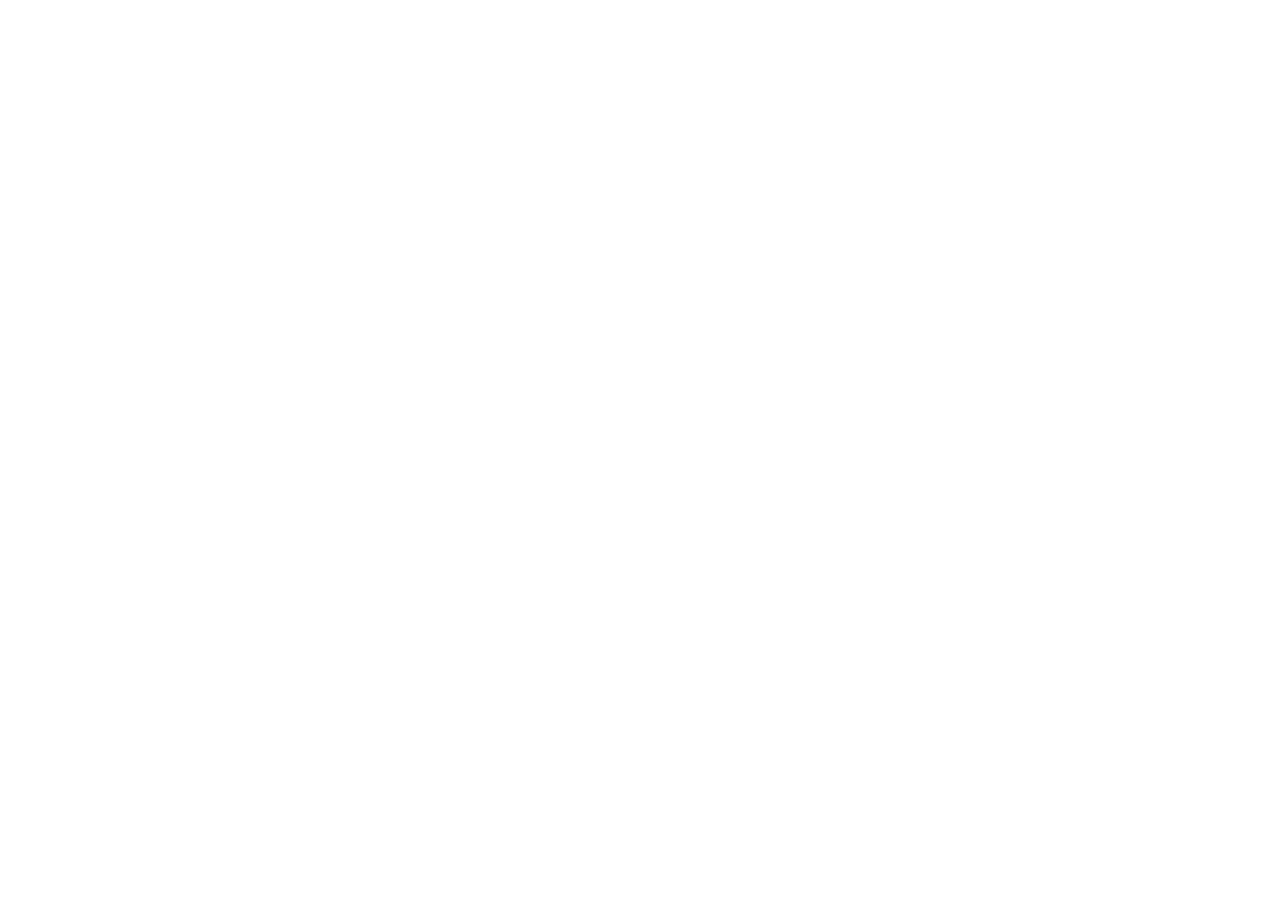
==== index.html @ bdde1f07 "init project" ====
<!DOCTYPE html>
<html lang="en">

<head>
    <meta charset="UTF-8">
    <meta http-equiv="X-UA-Compatible" content="IE=edge">
    <meta name="viewport" content="width=device-width, initial-scale=1.0">
    <title>Document</title>
</head>

<body>

</body>

</html>
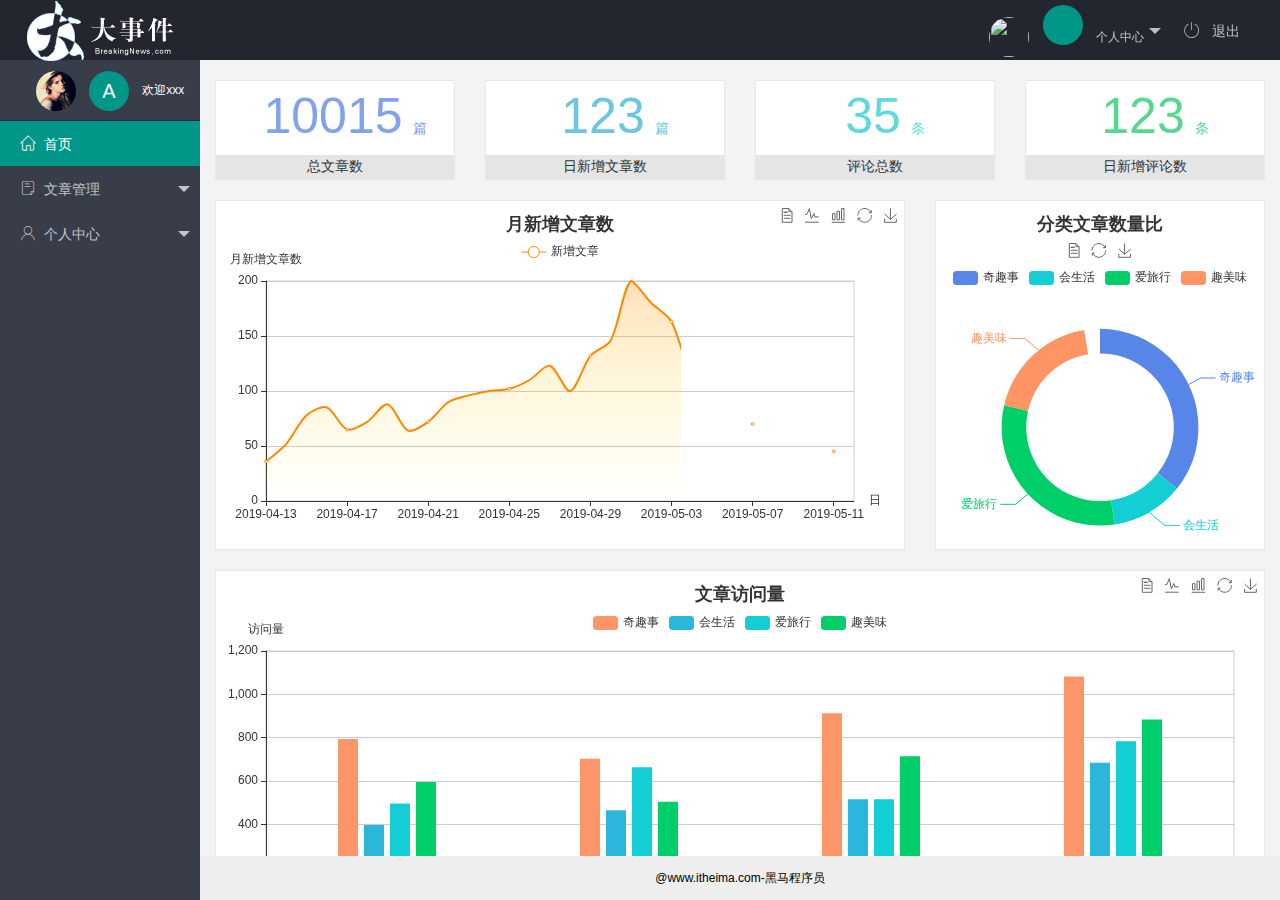
==== commit bea6ed76: "完成主页功能开发" ====
--- a/index.html
+++ b/index.html
@@ -5,10 +5,92 @@
     <meta charset="UTF-8">
     <meta http-equiv="X-UA-Compatible" content="IE=edge">
     <meta name="viewport" content="width=device-width, initial-scale=1.0">
-    <title>Document</title>
+    <title>后台主页</title>
+    <!-- 导入layui样式表 -->
+    <link rel="stylesheet" href="./assets/lib/layui/css/layui.css">
+    <link rel="stylesheet" href="./assets/css/index.css">
+    <!-- 导入字体图标 -->
+    <link rel="stylesheet" href="./assets/fonts/iconfont.css">
 </head>
 
 <body>
+    <div class="layui-layout layui-layout-admin">
+        <div class="layui-header">
+            <div class="layui-logo layui-hide-xs ">
+                <img src="./assets/images/logo.png" alt="">
+            </div>
+
+            <ul class="layui-nav layui-layout-right">
+                <li class="layui-nav-item layui-hide layui-show-md-inline-block">
+                    <a href="javascript:;" class="userinfo">
+                        <img src="" class="layui-nav-img">
+                        <span class="text-avatar"></span>
+                        个人中心
+                    </a>
+                    <dl class="layui-nav-child">
+                        <dd><a href="">基本资料</a></dd>
+                        <dd><a href="">更换头像</a></dd>
+                        <dd><a href="">重置密码</a></dd>
+                    </dl>
+                </li>
+                <li class="layui-nav-item" lay-header-event="menuRight" lay-unselect>
+                    <a href="javascript:;" id="btnLogout">
+                        <span class="iconfont icon-tuichu"></span>
+                        退出
+                    </a>
+                </li>
+            </ul>
+        </div>
+
+        <div class="layui-side layui-bg-black">
+            <div class="layui-side-scroll">
+                <div class="userinfo">
+                    <img src="./assets/images/sample.jpg" class="layui-nav-img">
+                    <span class="text-avatar">A</span>
+                    <span id="welcome">欢迎xxx</span>
+                </div>
+                <!-- 左侧导航区域（可配合layui已有的垂直导航） -->
+                <ul class="layui-nav layui-nav-tree" lay-shrink="all">
+                    <li class="layui-nav-item layui-this"><a href="./home/dashboard.html" target="fm"><span
+                                class="iconfont icon-home"></span>首页</a></li>
+
+                    <li class="layui-nav-item">
+                        <a class="" href="javascript:;"><span class="iconfont icon-16"></span>文章管理</a>
+                        <dl class="layui-nav-child">
+                            <dd><a href="javascript:;"><i class="layui-icon layui-icon-app"></i></span>文章类别</a></dd>
+                            <dd><a href="javascript:;"><i class="layui-icon layui-icon-app"></i></span>文章列表</a></dd>
+                            <dd><a href="javascript:;"><i class="layui-icon layui-icon-app"></i></span>发布文章</a></dd>
+                        </dl>
+                    </li>
+                    <li class="layui-nav-item">
+                        <a href="javascript:;"><span class="iconfont icon-user"></span>个人中心</a>
+                        <dl class="layui-nav-child">
+                            <dd><a href="javascript:;"><i class="layui-icon layui-icon-app"></i></span>基本资料</a></dd>
+                            <dd><a href="javascript:;"><i class="layui-icon layui-icon-app"></i></span>更换头像</a></dd>
+                            <dd><a href="javascript:;"><i class="layui-icon layui-icon-app"></i></span>重置密码</a></dd>
+                        </dl>
+                    </li>
+                </ul>
+            </div>
+        </div>
+
+        <div class="layui-body">
+            <!-- 内容主体区域 -->
+            <iframe name="fm" src="./home/dashboard.html" frameborder="0"></iframe>
+        </div>
+
+        <div class="layui-footer">
+            @www.itheima.com-黑马程序员
+        </div>
+    </div>
+    <!-- 导入layui.js -->
+    <script src="./assets/lib/layui/layui.all.js"></script>
+    <!-- 导入jquery -->
+    <script src="./assets/lib/jquery.js"></script>
+    <!-- 自己封装的js -->
+    <script src="./assets/js/baseAPI.js"></script>
+    <!-- 导入自己的js -->
+    <script src="./assets/js/index.js"></script>
 
 </body>
 
--- a/assets/lib/layui/css/layui.css
+++ b/assets/lib/layui/css/layui.css
@@ -0,0 +1,2 @@
+/** layui-v2.5.5 MIT License By https://www.layui.com */
+ .layui-inline,img{display:inline-block;vertical-align:middle}h1,h2,h3,h4,h5,h6{font-weight:400}.layui-edge,.layui-header,.layui-inline,.layui-main{position:relative}.layui-body,.layui-edge,.layui-elip{overflow:hidden}.layui-btn,.layui-edge,.layui-inline,img{vertical-align:middle}.layui-btn,.layui-disabled,.layui-icon,.layui-unselect{-moz-user-select:none;-webkit-user-select:none;-ms-user-select:none}.layui-elip,.layui-form-checkbox span,.layui-form-pane .layui-form-label{text-overflow:ellipsis;white-space:nowrap}.layui-breadcrumb,.layui-tree-btnGroup{visibility:hidden}blockquote,body,button,dd,div,dl,dt,form,h1,h2,h3,h4,h5,h6,input,li,ol,p,pre,td,textarea,th,ul{margin:0;padding:0;-webkit-tap-highlight-color:rgba(0,0,0,0)}a:active,a:hover{outline:0}img{border:none}li{list-style:none}table{border-collapse:collapse;border-spacing:0}h4,h5,h6{font-size:100%}button,input,optgroup,option,select,textarea{font-family:inherit;font-size:inherit;font-style:inherit;font-weight:inherit;outline:0}pre{white-space:pre-wrap;white-space:-moz-pre-wrap;white-space:-pre-wrap;white-space:-o-pre-wrap;word-wrap:break-word}body{line-height:24px;font:14px Helvetica Neue,Helvetica,PingFang SC,Tahoma,Arial,sans-serif}hr{height:1px;margin:10px 0;border:0;clear:both}a{color:#333;text-decoration:none}a:hover{color:#777}a cite{font-style:normal;*cursor:pointer}.layui-border-box,.layui-border-box *{box-sizing:border-box}.layui-box,.layui-box *{box-sizing:content-box}.layui-clear{clear:both;*zoom:1}.layui-clear:after{content:'\20';clear:both;*zoom:1;display:block;height:0}.layui-inline{*display:inline;*zoom:1}.layui-edge{display:inline-block;width:0;height:0;border-width:6px;border-style:dashed;border-color:transparent}.layui-edge-top{top:-4px;border-bottom-color:#999;border-bottom-style:solid}.layui-edge-right{border-left-color:#999;border-left-style:solid}.layui-edge-bottom{top:2px;border-top-color:#999;border-top-style:solid}.layui-edge-left{border-right-color:#999;border-right-style:solid}.layui-disabled,.layui-disabled:hover{color:#d2d2d2!important;cursor:not-allowed!important}.layui-circle{border-radius:100%}.layui-show{display:block!important}.layui-hide{display:none!important}@font-face{font-family:layui-icon;src:url(../font/iconfont.eot?v=250);src:url(../font/iconfont.eot?v=250#iefix) format('embedded-opentype'),url(../font/iconfont.woff2?v=250) format('woff2'),url(../font/iconfont.woff?v=250) format('woff'),url(../font/iconfont.ttf?v=250) format('truetype'),url(../font/iconfont.svg?v=250#layui-icon) format('svg')}.layui-icon{font-family:layui-icon!important;font-size:16px;font-style:normal;-webkit-font-smoothing:antialiased;-moz-osx-font-smoothing:grayscale}.layui-icon-reply-fill:before{content:"\e611"}.layui-icon-set-fill:before{content:"\e614"}.layui-icon-menu-fill:before{content:"\e60f"}.layui-icon-search:before{content:"\e615"}.layui-icon-share:before{content:"\e641"}.layui-icon-set-sm:before{content:"\e620"}.layui-icon-engine:before{content:"\e628"}.layui-icon-close:before{content:"\1006"}.layui-icon-close-fill:before{content:"\1007"}.layui-icon-chart-screen:before{content:"\e629"}.layui-icon-star:before{content:"\e600"}.layui-icon-circle-dot:before{content:"\e617"}.layui-icon-chat:before{content:"\e606"}.layui-icon-release:before{content:"\e609"}.layui-icon-list:before{content:"\e60a"}.layui-icon-chart:before{content:"\e62c"}.layui-icon-ok-circle:before{content:"\1005"}.layui-icon-layim-theme:before{content:"\e61b"}.layui-icon-table:before{content:"\e62d"}.layui-icon-right:before{content:"\e602"}.layui-icon-left:before{content:"\e603"}.layui-icon-cart-simple:before{content:"\e698"}.layui-icon-face-cry:before{content:"\e69c"}.layui-icon-face-smile:before{content:"\e6af"}.layui-icon-survey:before{content:"\e6b2"}.layui-icon-tree:before{content:"\e62e"}.layui-icon-upload-circle:before{content:"\e62f"}.layui-icon-add-circle:before{content:"\e61f"}.layui-icon-download-circle:before{content:"\e601"}.layui-icon-templeate-1:before{content:"\e630"}.layui-icon-util:before{content:"\e631"}.layui-icon-face-surprised:before{content:"\e664"}.layui-icon-edit:before{content:"\e642"}.layui-icon-speaker:before{content:"\e645"}.layui-icon-down:before{content:"\e61a"}.layui-icon-file:before{content:"\e621"}.layui-icon-layouts:before{content:"\e632"}.layui-icon-rate-half:before{content:"\e6c9"}.layui-icon-add-circle-fine:before{content:"\e608"}.layui-icon-prev-circle:before{content:"\e633"}.layui-icon-read:before{content:"\e705"}.layui-icon-404:before{content:"\e61c"}.layui-icon-carousel:before{content:"\e634"}.layui-icon-help:before{content:"\e607"}.layui-icon-code-circle:before{content:"\e635"}.layui-icon-water:before{content:"\e636"}.layui-icon-username:before{content:"\e66f"}.layui-icon-find-fill:before{content:"\e670"}.layui-icon-about:before{content:"\e60b"}.layui-icon-location:before{content:"\e715"}.layui-icon-up:before{content:"\e619"}.layui-icon-pause:before{content:"\e651"}.layui-icon-date:before{content:"\e637"}.layui-icon-layim-uploadfile:before{content:"\e61d"}.layui-icon-delete:before{content:"\e640"}.layui-icon-play:before{content:"\e652"}.layui-icon-top:before{content:"\e604"}.layui-icon-friends:before{content:"\e612"}.layui-icon-refresh-3:before{content:"\e9aa"}.layui-icon-ok:before{content:"\e605"}.layui-icon-layer:before{content:"\e638"}.layui-icon-face-smile-fine:before{content:"\e60c"}.layui-icon-dollar:before{content:"\e659"}.layui-icon-group:before{content:"\e613"}.layui-icon-layim-download:before{content:"\e61e"}.layui-icon-picture-fine:before{content:"\e60d"}.layui-icon-link:before{content:"\e64c"}.layui-icon-diamond:before{content:"\e735"}.layui-icon-log:before{content:"\e60e"}.layui-icon-rate-solid:before{content:"\e67a"}.layui-icon-fonts-del:before{content:"\e64f"}.layui-icon-unlink:before{content:"\e64d"}.layui-icon-fonts-clear:before{content:"\e639"}.layui-icon-triangle-r:before{content:"\e623"}.layui-icon-circle:before{content:"\e63f"}.layui-icon-radio:before{content:"\e643"}.layui-icon-align-center:before{content:"\e647"}.layui-icon-align-right:before{content:"\e648"}.layui-icon-align-left:before{content:"\e649"}.layui-icon-loading-1:before{content:"\e63e"}.layui-icon-return:before{content:"\e65c"}.layui-icon-fonts-strong:before{content:"\e62b"}.layui-icon-upload:before{content:"\e67c"}.layui-icon-dialogue:before{content:"\e63a"}.layui-icon-video:before{content:"\e6ed"}.layui-icon-headset:before{content:"\e6fc"}.layui-icon-cellphone-fine:before{content:"\e63b"}.layui-icon-add-1:before{content:"\e654"}.layui-icon-face-smile-b:before{content:"\e650"}.layui-icon-fonts-html:before{content:"\e64b"}.layui-icon-form:before{content:"\e63c"}.layui-icon-cart:before{content:"\e657"}.layui-icon-camera-fill:before{content:"\e65d"}.layui-icon-tabs:before{content:"\e62a"}.layui-icon-fonts-code:before{content:"\e64e"}.layui-icon-fire:before{content:"\e756"}.layui-icon-set:before{content:"\e716"}.layui-icon-fonts-u:before{content:"\e646"}.layui-icon-triangle-d:before{content:"\e625"}.layui-icon-tips:before{content:"\e702"}.layui-icon-picture:before{content:"\e64a"}.layui-icon-more-vertical:before{content:"\e671"}.layui-icon-flag:before{content:"\e66c"}.layui-icon-loading:before{content:"\e63d"}.layui-icon-fonts-i:before{content:"\e644"}.layui-icon-refresh-1:before{content:"\e666"}.layui-icon-rmb:before{content:"\e65e"}.layui-icon-home:before{content:"\e68e"}.layui-icon-user:before{content:"\e770"}.layui-icon-notice:before{content:"\e667"}.layui-icon-login-weibo:before{content:"\e675"}.layui-icon-voice:before{content:"\e688"}.layui-icon-upload-drag:before{content:"\e681"}.layui-icon-login-qq:before{content:"\e676"}.layui-icon-snowflake:before{content:"\e6b1"}.layui-icon-file-b:before{content:"\e655"}.layui-icon-template:before{content:"\e663"}.layui-icon-auz:before{content:"\e672"}.layui-icon-console:before{content:"\e665"}.layui-icon-app:before{content:"\e653"}.layui-icon-prev:before{content:"\e65a"}.layui-icon-website:before{content:"\e7ae"}.layui-icon-next:before{content:"\e65b"}.layui-icon-component:before{content:"\e857"}.layui-icon-more:before{content:"\e65f"}.layui-icon-login-wechat:before{content:"\e677"}.layui-icon-shrink-right:before{content:"\e668"}.layui-icon-spread-left:before{content:"\e66b"}.layui-icon-camera:before{content:"\e660"}.layui-icon-note:before{content:"\e66e"}.layui-icon-refresh:before{content:"\e669"}.layui-icon-female:before{content:"\e661"}.layui-icon-male:before{content:"\e662"}.layui-icon-password:before{content:"\e673"}.layui-icon-senior:before{content:"\e674"}.layui-icon-theme:before{content:"\e66a"}.layui-icon-tread:before{content:"\e6c5"}.layui-icon-praise:before{content:"\e6c6"}.layui-icon-star-fill:before{content:"\e658"}.layui-icon-rate:before{content:"\e67b"}.layui-icon-template-1:before{content:"\e656"}.layui-icon-vercode:before{content:"\e679"}.layui-icon-cellphone:before{content:"\e678"}.layui-icon-screen-full:before{content:"\e622"}.layui-icon-screen-restore:before{content:"\e758"}.layui-icon-cols:before{content:"\e610"}.layui-icon-export:before{content:"\e67d"}.layui-icon-print:before{content:"\e66d"}.layui-icon-slider:before{content:"\e714"}.layui-icon-addition:before{content:"\e624"}.layui-icon-subtraction:before{content:"\e67e"}.layui-icon-service:before{content:"\e626"}.layui-icon-transfer:before{content:"\e691"}.layui-main{width:1140px;margin:0 auto}.layui-header{z-index:1000;height:60px}.layui-header a:hover{transition:all .5s;-webkit-transition:all .5s}.layui-side{position:fixed;left:0;top:0;bottom:0;z-index:999;width:200px;overflow-x:hidden}.layui-side-scroll{position:relative;width:220px;height:100%;overflow-x:hidden}.layui-body{position:absolute;left:200px;right:0;top:0;bottom:0;z-index:998;width:auto;overflow-y:auto;box-sizing:border-box}.layui-layout-body{overflow:hidden}.layui-layout-admin .layui-header{background-color:#23262E}.layui-layout-admin .layui-side{top:60px;width:200px;overflow-x:hidden}.layui-layout-admin .layui-body{position:fixed;top:60px;bottom:44px}.layui-layout-admin .layui-main{width:auto;margin:0 15px}.layui-layout-admin .layui-footer{position:fixed;left:200px;right:0;bottom:0;height:44px;line-height:44px;padding:0 15px;background-color:#eee}.layui-layout-admin .layui-logo{position:absolute;left:0;top:0;width:200px;height:100%;line-height:60px;text-align:center;color:#009688;font-size:16px}.layui-layout-admin .layui-header .layui-nav{background:0 0}.layui-layout-left{position:absolute!important;left:200px;top:0}.layui-layout-right{position:absolute!important;right:0;top:0}.layui-container{position:relative;margin:0 auto;padding:0 15px;box-sizing:border-box}.layui-fluid{position:relative;margin:0 auto;padding:0 15px}.layui-row:after,.layui-row:before{content:'';display:block;clear:both}.layui-col-lg1,.layui-col-lg10,.layui-col-lg11,.layui-col-lg12,.layui-col-lg2,.layui-col-lg3,.layui-col-lg4,.layui-col-lg5,.layui-col-lg6,.layui-col-lg7,.layui-col-lg8,.layui-col-lg9,.layui-col-md1,.layui-col-md10,.layui-col-md11,.layui-col-md12,.layui-col-md2,.layui-col-md3,.layui-col-md4,.layui-col-md5,.layui-col-md6,.layui-col-md7,.layui-col-md8,.layui-col-md9,.layui-col-sm1,.layui-col-sm10,.layui-col-sm11,.layui-col-sm12,.layui-col-sm2,.layui-col-sm3,.layui-col-sm4,.layui-col-sm5,.layui-col-sm6,.layui-col-sm7,.layui-col-sm8,.layui-col-sm9,.layui-col-xs1,.layui-col-xs10,.layui-col-xs11,.layui-col-xs12,.layui-col-xs2,.layui-col-xs3,.layui-col-xs4,.layui-col-xs5,.layui-col-xs6,.layui-col-xs7,.layui-col-xs8,.layui-col-xs9{position:relative;display:block;box-sizing:border-box}.layui-col-xs1,.layui-col-xs10,.layui-col-xs11,.layui-col-xs12,.layui-col-xs2,.layui-col-xs3,.layui-col-xs4,.layui-col-xs5,.layui-col-xs6,.layui-col-xs7,.layui-col-xs8,.layui-col-xs9{float:left}.layui-col-xs1{width:8.33333333%}.layui-col-xs2{width:16.66666667%}.layui-col-xs3{width:25%}.layui-col-xs4{width:33.33333333%}.layui-col-xs5{width:41.66666667%}.layui-col-xs6{width:50%}.layui-col-xs7{width:58.33333333%}.layui-col-xs8{width:66.66666667%}.layui-col-xs9{width:75%}.layui-col-xs10{width:83.33333333%}.layui-col-xs11{width:91.66666667%}.layui-col-xs12{width:100%}.layui-col-xs-offset1{margin-left:8.33333333%}.layui-col-xs-offset2{margin-left:16.66666667%}.layui-col-xs-offset3{margin-left:25%}.layui-col-xs-offset4{margin-left:33.33333333%}.layui-col-xs-offset5{margin-left:41.66666667%}.layui-col-xs-offset6{margin-left:50%}.layui-col-xs-offset7{margin-left:58.33333333%}.layui-col-xs-offset8{margin-left:66.66666667%}.layui-col-xs-offset9{margin-left:75%}.layui-col-xs-offset10{margin-left:83.33333333%}.layui-col-xs-offset11{margin-left:91.66666667%}.layui-col-xs-offset12{margin-left:100%}@media screen and (max-width:768px){.layui-hide-xs{display:none!important}.layui-show-xs-block{display:block!important}.layui-show-xs-inline{display:inline!important}.layui-show-xs-inline-block{display:inline-block!important}}@media screen and (min-width:768px){.layui-container{width:750px}.layui-hide-sm{display:none!important}.layui-show-sm-block{display:block!important}.layui-show-sm-inline{display:inline!important}.layui-show-sm-inline-block{display:inline-block!important}.layui-col-sm1,.layui-col-sm10,.layui-col-sm11,.layui-col-sm12,.layui-col-sm2,.layui-col-sm3,.layui-col-sm4,.layui-col-sm5,.layui-col-sm6,.layui-col-sm7,.layui-col-sm8,.layui-col-sm9{float:left}.layui-col-sm1{width:8.33333333%}.layui-col-sm2{width:16.66666667%}.layui-col-sm3{width:25%}.layui-col-sm4{width:33.33333333%}.layui-col-sm5{width:41.66666667%}.layui-col-sm6{width:50%}.layui-col-sm7{width:58.33333333%}.layui-col-sm8{width:66.66666667%}.layui-col-sm9{width:75%}.layui-col-sm10{width:83.33333333%}.layui-col-sm11{width:91.66666667%}.layui-col-sm12{width:100%}.layui-col-sm-offset1{margin-left:8.33333333%}.layui-col-sm-offset2{margin-left:16.66666667%}.layui-col-sm-offset3{margin-left:25%}.layui-col-sm-offset4{margin-left:33.33333333%}.layui-col-sm-offset5{margin-left:41.66666667%}.layui-col-sm-offset6{margin-left:50%}.layui-col-sm-offset7{margin-left:58.33333333%}.layui-col-sm-offset8{margin-left:66.66666667%}.layui-col-sm-offset9{margin-left:75%}.layui-col-sm-offset10{margin-left:83.33333333%}.layui-col-sm-offset11{margin-left:91.66666667%}.layui-col-sm-offset12{margin-left:100%}}@media screen and (min-width:992px){.layui-container{width:970px}.layui-hide-md{display:none!important}.layui-show-md-block{display:block!important}.layui-show-md-inline{display:inline!important}.layui-show-md-inline-block{display:inline-block!important}.layui-col-md1,.layui-col-md10,.layui-col-md11,.layui-col-md12,.layui-col-md2,.layui-col-md3,.layui-col-md4,.layui-col-md5,.layui-col-md6,.layui-col-md7,.layui-col-md8,.layui-col-md9{float:left}.layui-col-md1{width:8.33333333%}.layui-col-md2{width:16.66666667%}.layui-col-md3{width:25%}.layui-col-md4{width:33.33333333%}.layui-col-md5{width:41.66666667%}.layui-col-md6{width:50%}.layui-col-md7{width:58.33333333%}.layui-col-md8{width:66.66666667%}.layui-col-md9{width:75%}.layui-col-md10{width:83.33333333%}.layui-col-md11{width:91.66666667%}.layui-col-md12{width:100%}.layui-col-md-offset1{margin-left:8.33333333%}.layui-col-md-offset2{margin-left:16.66666667%}.layui-col-md-offset3{margin-left:25%}.layui-col-md-offset4{margin-left:33.33333333%}.layui-col-md-offset5{margin-left:41.66666667%}.layui-col-md-offset6{margin-left:50%}.layui-col-md-offset7{margin-left:58.33333333%}.layui-col-md-offset8{margin-left:66.66666667%}.layui-col-md-offset9{margin-left:75%}.layui-col-md-offset10{margin-left:83.33333333%}.layui-col-md-offset11{margin-left:91.66666667%}.layui-col-md-offset12{margin-left:100%}}@media screen and (min-width:1200px){.layui-container{width:1170px}.layui-hide-lg{display:none!important}.layui-show-lg-block{display:block!important}.layui-show-lg-inline{display:inline!important}.layui-show-lg-inline-block{display:inline-block!important}.layui-col-lg1,.layui-col-lg10,.layui-col-lg11,.layui-col-lg12,.layui-col-lg2,.layui-col-lg3,.layui-col-lg4,.layui-col-lg5,.layui-col-lg6,.layui-col-lg7,.layui-col-lg8,.layui-col-lg9{float:left}.layui-col-lg1{width:8.33333333%}.layui-col-lg2{width:16.66666667%}.layui-col-lg3{width:25%}.layui-col-lg4{width:33.33333333%}.layui-col-lg5{width:41.66666667%}.layui-col-lg6{width:50%}.layui-col-lg7{width:58.33333333%}.layui-col-lg8{width:66.66666667%}.layui-col-lg9{width:75%}.layui-col-lg10{width:83.33333333%}.layui-col-lg11{width:91.66666667%}.layui-col-lg12{width:100%}.layui-col-lg-offset1{margin-left:8.33333333%}.layui-col-lg-offset2{margin-left:16.66666667%}.layui-col-lg-offset3{margin-left:25%}.layui-col-lg-offset4{margin-left:33.33333333%}.layui-col-lg-offset5{margin-left:41.66666667%}.layui-col-lg-offset6{margin-left:50%}.layui-col-lg-offset7{margin-left:58.33333333%}.layui-col-lg-offset8{margin-left:66.66666667%}.layui-col-lg-offset9{margin-left:75%}.layui-col-lg-offset10{margin-left:83.33333333%}.layui-col-lg-offset11{margin-left:91.66666667%}.layui-col-lg-offset12{margin-left:100%}}.layui-col-space1{margin:-.5px}.layui-col-space1>*{padding:.5px}.layui-col-space3{margin:-1.5px}.layui-col-space3>*{padding:1.5px}.layui-col-space5{margin:-2.5px}.layui-col-space5>*{padding:2.5px}.layui-col-space8{margin:-3.5px}.layui-col-space8>*{padding:3.5px}.layui-col-space10{margin:-5px}.layui-col-space10>*{padding:5px}.layui-col-space12{margin:-6px}.layui-col-space12>*{padding:6px}.layui-col-space15{margin:-7.5px}.layui-col-space15>*{padding:7.5px}.layui-col-space18{margin:-9px}.layui-col-space18>*{padding:9px}.layui-col-space20{margin:-10px}.layui-col-space20>*{padding:10px}.layui-col-space22{margin:-11px}.layui-col-space22>*{padding:11px}.layui-col-space25{margin:-12.5px}.layui-col-space25>*{padding:12.5px}.layui-col-space30{margin:-15px}.layui-col-space30>*{padding:15px}.layui-btn,.layui-input,.layui-select,.layui-textarea,.layui-upload-button{outline:0;-webkit-appearance:none;transition:all .3s;-webkit-transition:all .3s;box-sizing:border-box}.layui-elem-quote{margin-bottom:10px;padding:15px;line-height:22px;border-left:5px solid #009688;border-radius:0 2px 2px 0;background-color:#f2f2f2}.layui-quote-nm{border-style:solid;border-width:1px 1px 1px 5px;background:0 0}.layui-elem-field{margin-bottom:10px;padding:0;border-width:1px;border-style:solid}.layui-elem-field legend{margin-left:20px;padding:0 10px;font-size:20px;font-weight:300}.layui-field-title{margin:10px 0 20px;border-width:1px 0 0}.layui-field-box{padding:10px 15px}.layui-field-title .layui-field-box{padding:10px 0}.layui-progress{position:relative;height:6px;border-radius:20px;background-color:#e2e2e2}.layui-progress-bar{position:absolute;left:0;top:0;width:0;max-width:100%;height:6px;border-radius:20px;text-align:right;background-color:#5FB878;transition:all .3s;-webkit-transition:all .3s}.layui-progress-big,.layui-progress-big .layui-progress-bar{height:18px;line-height:18px}.layui-progress-text{position:relative;top:-20px;line-height:18px;font-size:12px;color:#666}.layui-progress-big .layui-progress-text{position:static;padding:0 10px;color:#fff}.layui-collapse{border-width:1px;border-style:solid;border-radius:2px}.layui-colla-content,.layui-colla-item{border-top-width:1px;border-top-style:solid}.layui-colla-item:first-child{border-top:none}.layui-colla-title{position:relative;height:42px;line-height:42px;padding:0 15px 0 35px;color:#333;background-color:#f2f2f2;cursor:pointer;font-size:14px;overflow:hidden}.layui-colla-content{display:none;padding:10px 15px;line-height:22px;color:#666}.layui-colla-icon{position:absolute;left:15px;top:0;font-size:14px}.layui-card{margin-bottom:15px;border-radius:2px;background-color:#fff;box-shadow:0 1px 2px 0 rgba(0,0,0,.05)}.layui-card:last-child{margin-bottom:0}.layui-card-header{position:relative;height:42px;line-height:42px;padding:0 15px;border-bottom:1px solid #f6f6f6;color:#333;border-radius:2px 2px 0 0;font-size:14px}.layui-bg-black,.layui-bg-blue,.layui-bg-cyan,.layui-bg-green,.layui-bg-orange,.layui-bg-red{color:#fff!important}.layui-card-body{position:relative;padding:10px 15px;line-height:24px}.layui-card-body[pad15]{padding:15px}.layui-card-body[pad20]{padding:20px}.layui-card-body .layui-table{margin:5px 0}.layui-card .layui-tab{margin:0}.layui-panel-window{position:relative;padding:15px;border-radius:0;border-top:5px solid #E6E6E6;background-color:#fff}.layui-auxiliar-moving{position:fixed;left:0;right:0;top:0;bottom:0;width:100%;height:100%;background:0 0;z-index:9999999999}.layui-form-label,.layui-form-mid,.layui-form-select,.layui-input-block,.layui-input-inline,.layui-textarea{position:relative}.layui-bg-red{background-color:#FF5722!important}.layui-bg-orange{background-color:#FFB800!important}.layui-bg-green{background-color:#009688!important}.layui-bg-cyan{background-color:#2F4056!important}.layui-bg-blue{background-color:#1E9FFF!important}.layui-bg-black{background-color:#393D49!important}.layui-bg-gray{background-color:#eee!important;color:#666!important}.layui-badge-rim,.layui-colla-content,.layui-colla-item,.layui-collapse,.layui-elem-field,.layui-form-pane .layui-form-item[pane],.layui-form-pane .layui-form-label,.layui-input,.layui-layedit,.layui-layedit-tool,.layui-quote-nm,.layui-select,.layui-tab-bar,.layui-tab-card,.layui-tab-title,.layui-tab-title .layui-this:after,.layui-textarea{border-color:#e6e6e6}.layui-timeline-item:before,hr{background-color:#e6e6e6}.layui-text{line-height:22px;font-size:14px;color:#666}.layui-text h1,.layui-text h2,.layui-text h3{font-weight:500;color:#333}.layui-text h1{font-size:30px}.layui-text h2{font-size:24px}.layui-text h3{font-size:18px}.layui-text a:not(.layui-btn){color:#01AAED}.layui-text a:not(.layui-btn):hover{text-decoration:underline}.layui-text ul{padding:5px 0 5px 15px}.layui-text ul li{margin-top:5px;list-style-type:disc}.layui-text em,.layui-word-aux{color:#999!important;padding:0 5px!important}.layui-btn{display:inline-block;height:38px;line-height:38px;padding:0 18px;background-color:#009688;color:#fff;white-space:nowrap;text-align:center;font-size:14px;border:none;border-radius:2px;cursor:pointer}.layui-btn:hover{opacity:.8;filter:alpha(opacity=80);color:#fff}.layui-btn:active{opacity:1;filter:alpha(opacity=100)}.layui-btn+.layui-btn{margin-left:10px}.layui-btn-container{font-size:0}.layui-btn-container .layui-btn{margin-right:10px;margin-bottom:10px}.layui-btn-container .layui-btn+.layui-btn{margin-left:0}.layui-table .layui-btn-container .layui-btn{margin-bottom:9px}.layui-btn-radius{border-radius:100px}.layui-btn .layui-icon{margin-right:3px;font-size:18px;vertical-align:bottom;vertical-align:middle\9}.layui-btn-primary{border:1px solid #C9C9C9;background-color:#fff;color:#555}.layui-btn-primary:hover{border-color:#009688;color:#333}.layui-btn-normal{background-color:#1E9FFF}.layui-btn-warm{background-color:#FFB800}.layui-btn-danger{background-color:#FF5722}.layui-btn-checked{background-color:#5FB878}.layui-btn-disabled,.layui-btn-disabled:active,.layui-btn-disabled:hover{border:1px solid #e6e6e6;background-color:#FBFBFB;color:#C9C9C9;cursor:not-allowed;opacity:1}.layui-btn-lg{height:44px;line-height:44px;padding:0 25px;font-size:16px}.layui-btn-sm{height:30px;line-height:30px;padding:0 10px;font-size:12px}.layui-btn-sm i{font-size:16px!important}.layui-btn-xs{height:22px;line-height:22px;padding:0 5px;font-size:12px}.layui-btn-xs i{font-size:14px!important}.layui-btn-group{display:inline-block;vertical-align:middle;font-size:0}.layui-btn-group .layui-btn{margin-left:0!important;margin-right:0!important;border-left:1px solid rgba(255,255,255,.5);border-radius:0}.layui-btn-group .layui-btn-primary{border-left:none}.layui-btn-group .layui-btn-primary:hover{border-color:#C9C9C9;color:#009688}.layui-btn-group .layui-btn:first-child{border-left:none;border-radius:2px 0 0 2px}.layui-btn-group .layui-btn-primary:first-child{border-left:1px solid #c9c9c9}.layui-btn-group .layui-btn:last-child{border-radius:0 2px 2px 0}.layui-btn-group .layui-btn+.layui-btn{margin-left:0}.layui-btn-group+.layui-btn-group{margin-left:10px}.layui-btn-fluid{width:100%}.layui-input,.layui-select,.layui-textarea{height:38px;line-height:1.3;line-height:38px\9;border-width:1px;border-style:solid;background-color:#fff;border-radius:2px}.layui-input::-webkit-input-placeholder,.layui-select::-webkit-input-placeholder,.layui-textarea::-webkit-input-placeholder{line-height:1.3}.layui-input,.layui-textarea{display:block;width:100%;padding-left:10px}.layui-input:hover,.layui-textarea:hover{border-color:#D2D2D2!important}.layui-input:focus,.layui-textarea:focus{border-color:#C9C9C9!important}.layui-textarea{min-height:100px;height:auto;line-height:20px;padding:6px 10px;resize:vertical}.layui-select{padding:0 10px}.layui-form input[type=checkbox],.layui-form input[type=radio],.layui-form select{display:none}.layui-form [lay-ignore]{display:initial}.layui-form-item{margin-bottom:15px;clear:both;*zoom:1}.layui-form-item:after{content:'\20';clear:both;*zoom:1;display:block;height:0}.layui-form-label{float:left;display:block;padding:9px 15px;width:80px;font-weight:400;line-height:20px;text-align:right}.layui-form-label-col{display:block;float:none;padding:9px 0;line-height:20px;text-align:left}.layui-form-item .layui-inline{margin-bottom:5px;margin-right:10px}.layui-input-block{margin-left:110px;min-height:36px}.layui-input-inline{display:inline-block;vertical-align:middle}.layui-form-item .layui-input-inline{float:left;width:190px;margin-right:10px}.layui-form-text .layui-input-inline{width:auto}.layui-form-mid{float:left;display:block;padding:9px 0!important;line-height:20px;margin-right:10px}.layui-form-danger+.layui-form-select .layui-input,.layui-form-danger:focus{border-color:#FF5722!important}.layui-form-select .layui-input{padding-right:30px;cursor:pointer}.layui-form-select .layui-edge{position:absolute;right:10px;top:50%;margin-top:-3px;cursor:pointer;border-width:6px;border-top-color:#c2c2c2;border-top-style:solid;transition:all .3s;-webkit-transition:all .3s}.layui-form-select dl{display:none;position:absolute;left:0;top:42px;padding:5px 0;z-index:899;min-width:100%;border:1px solid #d2d2d2;max-height:300px;overflow-y:auto;background-color:#fff;border-radius:2px;box-shadow:0 2px 4px rgba(0,0,0,.12);box-sizing:border-box}.layui-form-select dl dd,.layui-form-select dl dt{padding:0 10px;line-height:36px;white-space:nowrap;overflow:hidden;text-overflow:ellipsis}.layui-form-select dl dt{font-size:12px;color:#999}.layui-form-select dl dd{cursor:pointer}.layui-form-select dl dd:hover{background-color:#f2f2f2;-webkit-transition:.5s all;transition:.5s all}.layui-form-select .layui-select-group dd{padding-left:20px}.layui-form-select dl dd.layui-select-tips{padding-left:10px!important;color:#999}.layui-form-select dl dd.layui-this{background-color:#5FB878;color:#fff}.layui-form-checkbox,.layui-form-select dl dd.layui-disabled{background-color:#fff}.layui-form-selected dl{display:block}.layui-form-checkbox,.layui-form-checkbox *,.layui-form-switch{display:inline-block;vertical-align:middle}.layui-form-selected .layui-edge{margin-top:-9px;-webkit-transform:rotate(180deg);transform:rotate(180deg);margin-top:-3px\9}:root .layui-form-selected .layui-edge{margin-top:-9px\0/IE9}.layui-form-selectup dl{top:auto;bottom:42px}.layui-select-none{margin:5px 0;text-align:center;color:#999}.layui-select-disabled .layui-disabled{border-color:#eee!important}.layui-select-disabled .layui-edge{border-top-color:#d2d2d2}.layui-form-checkbox{position:relative;height:30px;line-height:30px;margin-right:10px;padding-right:30px;cursor:pointer;font-size:0;-webkit-transition:.1s linear;transition:.1s linear;box-sizing:border-box}.layui-form-checkbox span{padding:0 10px;height:100%;font-size:14px;border-radius:2px 0 0 2px;background-color:#d2d2d2;color:#fff;overflow:hidden}.layui-form-checkbox:hover span{background-color:#c2c2c2}.layui-form-checkbox i{position:absolute;right:0;top:0;width:30px;height:28px;border:1px solid #d2d2d2;border-left:none;border-radius:0 2px 2px 0;color:#fff;font-size:20px;text-align:center}.layui-form-checkbox:hover i{border-color:#c2c2c2;color:#c2c2c2}.layui-form-checked,.layui-form-checked:hover{border-color:#5FB878}.layui-form-checked span,.layui-form-checked:hover span{background-color:#5FB878}.layui-form-checked i,.layui-form-checked:hover i{color:#5FB878}.layui-form-item .layui-form-checkbox{margin-top:4px}.layui-form-checkbox[lay-skin=primary]{height:auto!important;line-height:normal!important;min-width:18px;min-height:18px;border:none!important;margin-right:0;padding-left:28px;padding-right:0;background:0 0}.layui-form-checkbox[lay-skin=primary] span{padding-left:0;padding-right:15px;line-height:18px;background:0 0;color:#666}.layui-form-checkbox[lay-skin=primary] i{right:auto;left:0;width:16px;height:16px;line-height:16px;border:1px solid #d2d2d2;font-size:12px;border-radius:2px;background-color:#fff;-webkit-transition:.1s linear;transition:.1s linear}.layui-form-checkbox[lay-skin=primary]:hover i{border-color:#5FB878;color:#fff}.layui-form-checked[lay-skin=primary] i{border-color:#5FB878!important;background-color:#5FB878;color:#fff}.layui-checkbox-disbaled[lay-skin=primary] span{background:0 0!important;color:#c2c2c2}.layui-checkbox-disbaled[lay-skin=primary]:hover i{border-color:#d2d2d2}.layui-form-item .layui-form-checkbox[lay-skin=primary]{margin-top:10px}.layui-form-switch{position:relative;height:22px;line-height:22px;min-width:35px;padding:0 5px;margin-top:8px;border:1px solid #d2d2d2;border-radius:20px;cursor:pointer;background-color:#fff;-webkit-transition:.1s linear;transition:.1s linear}.layui-form-switch i{position:absolute;left:5px;top:3px;width:16px;height:16px;border-radius:20px;background-color:#d2d2d2;-webkit-transition:.1s linear;transition:.1s linear}.layui-form-switch em{position:relative;top:0;width:25px;margin-left:21px;padding:0!important;text-align:center!important;color:#999!important;font-style:normal!important;font-size:12px}.layui-form-onswitch{border-color:#5FB878;background-color:#5FB878}.layui-checkbox-disbaled,.layui-checkbox-disbaled i{border-color:#e2e2e2!important}.layui-form-onswitch i{left:100%;margin-left:-21px;background-color:#fff}.layui-form-onswitch em{margin-left:5px;margin-right:21px;color:#fff!important}.layui-checkbox-disbaled span{background-color:#e2e2e2!important}.layui-checkbox-disbaled:hover i{color:#fff!important}[lay-radio]{display:none}.layui-form-radio,.layui-form-radio *{display:inline-block;vertical-align:middle}.layui-form-radio{line-height:28px;margin:6px 10px 0 0;padding-right:10px;cursor:pointer;font-size:0}.layui-form-radio *{font-size:14px}.layui-form-radio>i{margin-right:8px;font-size:22px;color:#c2c2c2}.layui-form-radio>i:hover,.layui-form-radioed>i{color:#5FB878}.layui-radio-disbaled>i{color:#e2e2e2!important}.layui-form-pane .layui-form-label{width:110px;padding:8px 15px;height:38px;line-height:20px;border-width:1px;border-style:solid;border-radius:2px 0 0 2px;text-align:center;background-color:#FBFBFB;overflow:hidden;box-sizing:border-box}.layui-form-pane .layui-input-inline{margin-left:-1px}.layui-form-pane .layui-input-block{margin-left:110px;left:-1px}.layui-form-pane .layui-input{border-radius:0 2px 2px 0}.layui-form-pane .layui-form-text .layui-form-label{float:none;width:100%;border-radius:2px;box-sizing:border-box;text-align:left}.layui-form-pane .layui-form-text .layui-input-inline{display:block;margin:0;top:-1px;clear:both}.layui-form-pane .layui-form-text .layui-input-block{margin:0;left:0;top:-1px}.layui-form-pane .layui-form-text .layui-textarea{min-height:100px;border-radius:0 0 2px 2px}.layui-form-pane .layui-form-checkbox{margin:4px 0 4px 10px}.layui-form-pane .layui-form-radio,.layui-form-pane .layui-form-switch{margin-top:6px;margin-left:10px}.layui-form-pane .layui-form-item[pane]{position:relative;border-width:1px;border-style:solid}.layui-form-pane .layui-form-item[pane] .layui-form-label{position:absolute;left:0;top:0;height:100%;border-width:0 1px 0 0}.layui-form-pane .layui-form-item[pane] .layui-input-inline{margin-left:110px}@media screen and (max-width:450px){.layui-form-item .layui-form-label{text-overflow:ellipsis;overflow:hidden;white-space:nowrap}.layui-form-item .layui-inline{display:block;margin-right:0;margin-bottom:20px;clear:both}.layui-form-item .layui-inline:after{content:'\20';clear:both;display:block;height:0}.layui-form-item .layui-input-inline{display:block;float:none;left:-3px;width:auto;margin:0 0 10px 112px}.layui-form-item .layui-input-inline+.layui-form-mid{margin-left:110px;top:-5px;padding:0}.layui-form-item .layui-form-checkbox{margin-right:5px;margin-bottom:5px}}.layui-layedit{border-width:1px;border-style:solid;border-radius:2px}.layui-layedit-tool{padding:3px 5px;border-bottom-width:1px;border-bottom-style:solid;font-size:0}.layedit-tool-fixed{position:fixed;top:0;border-top:1px solid #e2e2e2}.layui-layedit-tool .layedit-tool-mid,.layui-layedit-tool .layui-icon{display:inline-block;vertical-align:middle;text-align:center;font-size:14px}.layui-layedit-tool .layui-icon{position:relative;width:32px;height:30px;line-height:30px;margin:3px 5px;color:#777;cursor:pointer;border-radius:2px}.layui-layedit-tool .layui-icon:hover{color:#393D49}.layui-layedit-tool .layui-icon:active{color:#000}.layui-layedit-tool .layedit-tool-active{background-color:#e2e2e2;color:#000}.layui-layedit-tool .layui-disabled,.layui-layedit-tool .layui-disabled:hover{color:#d2d2d2;cursor:not-allowed}.layui-layedit-tool .layedit-tool-mid{width:1px;height:18px;margin:0 10px;background-color:#d2d2d2}.layedit-tool-html{width:50px!important;font-size:30px!important}.layedit-tool-b,.layedit-tool-code,.layedit-tool-help{font-size:16px!important}.layedit-tool-d,.layedit-tool-face,.layedit-tool-image,.layedit-tool-unlink{font-size:18px!important}.layedit-tool-image input{position:absolute;font-size:0;left:0;top:0;width:100%;height:100%;opacity:.01;filter:Alpha(opacity=1);cursor:pointer}.layui-layedit-iframe iframe{display:block;width:100%}#LAY_layedit_code{overflow:hidden}.layui-laypage{display:inline-block;*display:inline;*zoom:1;vertical-align:middle;margin:10px 0;font-size:0}.layui-laypage>a:first-child,.layui-laypage>a:first-child em{border-radius:2px 0 0 2px}.layui-laypage>a:last-child,.layui-laypage>a:last-child em{border-radius:0 2px 2px 0}.layui-laypage>:first-child{margin-left:0!important}.layui-laypage>:last-child{margin-right:0!important}.layui-laypage a,.layui-laypage button,.layui-laypage input,.layui-laypage select,.layui-laypage span{border:1px solid #e2e2e2}.layui-laypage a,.layui-laypage span{display:inline-block;*display:inline;*zoom:1;vertical-align:middle;padding:0 15px;height:28px;line-height:28px;margin:0 -1px 5px 0;background-color:#fff;color:#333;font-size:12px}.layui-flow-more a *,.layui-laypage input,.layui-table-view select[lay-ignore]{display:inline-block}.layui-laypage a:hover{color:#009688}.layui-laypage em{font-style:normal}.layui-laypage .layui-laypage-spr{color:#999;font-weight:700}.layui-laypage a{text-decoration:none}.layui-laypage .layui-laypage-curr{position:relative}.layui-laypage .layui-laypage-curr em{position:relative;color:#fff}.layui-laypage .layui-laypage-curr .layui-laypage-em{position:absolute;left:-1px;top:-1px;padding:1px;width:100%;height:100%;background-color:#009688}.layui-laypage-em{border-radius:2px}.layui-laypage-next em,.layui-laypage-prev em{font-family:Sim sun;font-size:16px}.layui-laypage .layui-laypage-count,.layui-laypage .layui-laypage-limits,.layui-laypage .layui-laypage-refresh,.layui-laypage .layui-laypage-skip{margin-left:10px;margin-right:10px;padding:0;border:none}.layui-laypage .layui-laypage-limits,.layui-laypage .layui-laypage-refresh{vertical-align:top}.layui-laypage .layui-laypage-refresh i{font-size:18px;cursor:pointer}.layui-laypage select{height:22px;padding:3px;border-radius:2px;cursor:pointer}.layui-laypage .layui-laypage-skip{height:30px;line-height:30px;color:#999}.layui-laypage button,.layui-laypage input{height:30px;line-height:30px;border-radius:2px;vertical-align:top;background-color:#fff;box-sizing:border-box}.layui-laypage input{width:40px;margin:0 10px;padding:0 3px;text-align:center}.layui-laypage input:focus,.layui-laypage select:focus{border-color:#009688!important}.layui-laypage button{margin-left:10px;padding:0 10px;cursor:pointer}.layui-table,.layui-table-view{margin:10px 0}.layui-flow-more{margin:10px 0;text-align:center;color:#999;font-size:14px}.layui-flow-more a{height:32px;line-height:32px}.layui-flow-more a *{vertical-align:top}.layui-flow-more a cite{padding:0 20px;border-radius:3px;background-color:#eee;color:#333;font-style:normal}.layui-flow-more a cite:hover{opacity:.8}.layui-flow-more a i{font-size:30px;color:#737383}.layui-table{width:100%;background-color:#fff;color:#666}.layui-table tr{transition:all .3s;-webkit-transition:all .3s}.layui-table th{text-align:left;font-weight:400}.layui-table tbody tr:hover,.layui-table thead tr,.layui-table-click,.layui-table-header,.layui-table-hover,.layui-table-mend,.layui-table-patch,.layui-table-tool,.layui-table-total,.layui-table-total tr,.layui-table[lay-even] tr:nth-child(even){background-color:#f2f2f2}.layui-table td,.layui-table th,.layui-table-col-set,.layui-table-fixed-r,.layui-table-grid-down,.layui-table-header,.layui-table-page,.layui-table-tips-main,.layui-table-tool,.layui-table-total,.layui-table-view,.layui-table[lay-skin=line],.layui-table[lay-skin=row]{border-width:1px;border-style:solid;border-color:#e6e6e6}.layui-table td,.layui-table th{position:relative;padding:9px 15px;min-height:20px;line-height:20px;font-size:14px}.layui-table[lay-skin=line] td,.layui-table[lay-skin=line] th{border-width:0 0 1px}.layui-table[lay-skin=row] td,.layui-table[lay-skin=row] th{border-width:0 1px 0 0}.layui-table[lay-skin=nob] td,.layui-table[lay-skin=nob] th{border:none}.layui-table img{max-width:100px}.layui-table[lay-size=lg] td,.layui-table[lay-size=lg] th{padding:15px 30px}.layui-table-view .layui-table[lay-size=lg] .layui-table-cell{height:40px;line-height:40px}.layui-table[lay-size=sm] td,.layui-table[lay-size=sm] th{font-size:12px;padding:5px 10px}.layui-table-view .layui-table[lay-size=sm] .layui-table-cell{height:20px;line-height:20px}.layui-table[lay-data]{display:none}.layui-table-box{position:relative;overflow:hidden}.layui-table-view .layui-table{position:relative;width:auto;margin:0}.layui-table-view .layui-table[lay-skin=line]{border-width:0 1px 0 0}.layui-table-view .layui-table[lay-skin=row]{border-width:0 0 1px}.layui-table-view .layui-table td,.layui-table-view .layui-table th{padding:5px 0;border-top:none;border-left:none}.layui-table-view .layui-table th.layui-unselect .layui-table-cell span{cursor:pointer}.layui-table-view .layui-table td{cursor:default}.layui-table-view .layui-table td[data-edit=text]{cursor:text}.layui-table-view .layui-form-checkbox[lay-skin=primary] i{width:18px;height:18px}.layui-table-view .layui-form-radio{line-height:0;padding:0}.layui-table-view .layui-form-radio>i{margin:0;font-size:20px}.layui-table-init{position:absolute;left:0;top:0;width:100%;height:100%;text-align:center;z-index:110}.layui-table-init .layui-icon{position:absolute;left:50%;top:50%;margin:-15px 0 0 -15px;font-size:30px;color:#c2c2c2}.layui-table-header{border-width:0 0 1px;overflow:hidden}.layui-table-header .layui-table{margin-bottom:-1px}.layui-table-tool .layui-inline[lay-event]{position:relative;width:26px;height:26px;padding:5px;line-height:16px;margin-right:10px;text-align:center;color:#333;border:1px solid #ccc;cursor:pointer;-webkit-transition:.5s all;transition:.5s all}.layui-table-tool .layui-inline[lay-event]:hover{border:1px solid #999}.layui-table-tool-temp{padding-right:120px}.layui-table-tool-self{position:absolute;right:17px;top:10px}.layui-table-tool .layui-table-tool-self .layui-inline[lay-event]{margin:0 0 0 10px}.layui-table-tool-panel{position:absolute;top:29px;left:-1px;padding:5px 0;min-width:150px;min-height:40px;border:1px solid #d2d2d2;text-align:left;overflow-y:auto;background-color:#fff;box-shadow:0 2px 4px rgba(0,0,0,.12)}.layui-table-cell,.layui-table-tool-panel li{overflow:hidden;text-overflow:ellipsis;white-space:nowrap}.layui-table-tool-panel li{padding:0 10px;line-height:30px;-webkit-transition:.5s all;transition:.5s all}.layui-table-tool-panel li .layui-form-checkbox[lay-skin=primary]{width:100%;padding-left:28px}.layui-table-tool-panel li:hover{background-color:#f2f2f2}.layui-table-tool-panel li .layui-form-checkbox[lay-skin=primary] i{position:absolute;left:0;top:0}.layui-table-tool-panel li .layui-form-checkbox[lay-skin=primary] span{padding:0}.layui-table-tool .layui-table-tool-self .layui-table-tool-panel{left:auto;right:-1px}.layui-table-col-set{position:absolute;right:0;top:0;width:20px;height:100%;border-width:0 0 0 1px;background-color:#fff}.layui-table-sort{width:10px;height:20px;margin-left:5px;cursor:pointer!important}.layui-table-sort .layui-edge{position:absolute;left:5px;border-width:5px}.layui-table-sort .layui-table-sort-asc{top:3px;border-top:none;border-bottom-style:solid;border-bottom-color:#b2b2b2}.layui-table-sort .layui-table-sort-asc:hover{border-bottom-color:#666}.layui-table-sort .layui-table-sort-desc{bottom:5px;border-bottom:none;border-top-style:solid;border-top-color:#b2b2b2}.layui-table-sort .layui-table-sort-desc:hover{border-top-color:#666}.layui-table-sort[lay-sort=asc] .layui-table-sort-asc{border-bottom-color:#000}.layui-table-sort[lay-sort=desc] .layui-table-sort-desc{border-top-color:#000}.layui-table-cell{height:28px;line-height:28px;padding:0 15px;position:relative;box-sizing:border-box}.layui-table-cell .layui-form-checkbox[lay-skin=primary]{top:-1px;padding:0}.layui-table-cell .layui-table-link{color:#01AAED}.laytable-cell-checkbox,.laytable-cell-numbers,.laytable-cell-radio,.laytable-cell-space{padding:0;text-align:center}.layui-table-body{position:relative;overflow:auto;margin-right:-1px;margin-bottom:-1px}.layui-table-body .layui-none{line-height:26px;padding:15px;text-align:center;color:#999}.layui-table-fixed{position:absolute;left:0;top:0;z-index:101}.layui-table-fixed .layui-table-body{overflow:hidden}.layui-table-fixed-l{box-shadow:0 -1px 8px rgba(0,0,0,.08)}.layui-table-fixed-r{left:auto;right:-1px;border-width:0 0 0 1px;box-shadow:-1px 0 8px rgba(0,0,0,.08)}.layui-table-fixed-r .layui-table-header{position:relative;overflow:visible}.layui-table-mend{position:absolute;right:-49px;top:0;height:100%;width:50px}.layui-table-tool{position:relative;z-index:890;width:100%;min-height:50px;line-height:30px;padding:10px 15px;border-width:0 0 1px}.layui-table-tool .layui-btn-container{margin-bottom:-10px}.layui-table-page,.layui-table-total{border-width:1px 0 0;margin-bottom:-1px;overflow:hidden}.layui-table-page{position:relative;width:100%;padding:7px 7px 0;height:41px;font-size:12px;white-space:nowrap}.layui-table-page>div{height:26px}.layui-table-page .layui-laypage{margin:0}.layui-table-page .layui-laypage a,.layui-table-page .layui-laypage span{height:26px;line-height:26px;margin-bottom:10px;border:none;background:0 0}.layui-table-page .layui-laypage a,.layui-table-page .layui-laypage span.layui-laypage-curr{padding:0 12px}.layui-table-page .layui-laypage span{margin-left:0;padding:0}.layui-table-page .layui-laypage .layui-laypage-prev{margin-left:-7px!important}.layui-table-page .layui-laypage .layui-laypage-curr .layui-laypage-em{left:0;top:0;padding:0}.layui-table-page .layui-laypage button,.layui-table-page .layui-laypage input{height:26px;line-height:26px}.layui-table-page .layui-laypage input{width:40px}.layui-table-page .layui-laypage button{padding:0 10px}.layui-table-page select{height:18px}.layui-table-patch .layui-table-cell{padding:0;width:30px}.layui-table-edit{position:absolute;left:0;top:0;width:100%;height:100%;padding:0 14px 1px;border-radius:0;box-shadow:1px 1px 20px rgba(0,0,0,.15)}.layui-table-edit:focus{border-color:#5FB878!important}select.layui-table-edit{padding:0 0 0 10px;border-color:#C9C9C9}.layui-table-view .layui-form-checkbox,.layui-table-view .layui-form-radio,.layui-table-view .layui-form-switch{top:0;margin:0;box-sizing:content-box}.layui-table-view .layui-form-checkbox{top:-1px;height:26px;line-height:26px}.layui-table-view .layui-form-checkbox i{height:26px}.layui-table-grid .layui-table-cell{overflow:visible}.layui-table-grid-down{position:absolute;top:0;right:0;width:26px;height:100%;padding:5px 0;border-width:0 0 0 1px;text-align:center;background-color:#fff;color:#999;cursor:pointer}.layui-table-grid-down .layui-icon{position:absolute;top:50%;left:50%;margin:-8px 0 0 -8px}.layui-table-grid-down:hover{background-color:#fbfbfb}body .layui-table-tips .layui-layer-content{background:0 0;padding:0;box-shadow:0 1px 6px rgba(0,0,0,.12)}.layui-table-tips-main{margin:-44px 0 0 -1px;max-height:150px;padding:8px 15px;font-size:14px;overflow-y:scroll;background-color:#fff;color:#666}.layui-table-tips-c{position:absolute;right:-3px;top:-13px;width:20px;height:20px;padding:3px;cursor:pointer;background-color:#666;border-radius:50%;color:#fff}.layui-table-tips-c:hover{background-color:#777}.layui-table-tips-c:before{position:relative;right:-2px}.layui-upload-file{display:none!important;opacity:.01;filter:Alpha(opacity=1)}.layui-upload-drag,.layui-upload-form,.layui-upload-wrap{display:inline-block}.layui-upload-list{margin:10px 0}.layui-upload-choose{padding:0 10px;color:#999}.layui-upload-drag{position:relative;padding:30px;border:1px dashed #e2e2e2;background-color:#fff;text-align:center;cursor:pointer;color:#999}.layui-upload-drag .layui-icon{font-size:50px;color:#009688}.layui-upload-drag[lay-over]{border-color:#009688}.layui-upload-iframe{position:absolute;width:0;height:0;border:0;visibility:hidden}.layui-upload-wrap{position:relative;vertical-align:middle}.layui-upload-wrap .layui-upload-file{display:block!important;position:absolute;left:0;top:0;z-index:10;font-size:100px;width:100%;height:100%;opacity:.01;filter:Alpha(opacity=1);cursor:pointer}.layui-transfer-active,.layui-transfer-box{display:inline-block;vertical-align:middle}.layui-transfer-box,.layui-transfer-header,.layui-transfer-search{border-width:0;border-style:solid;border-color:#e6e6e6}.layui-transfer-box{position:relative;border-width:1px;width:200px;height:360px;border-radius:2px;background-color:#fff}.layui-transfer-box .layui-form-checkbox{width:100%;margin:0!important}.layui-transfer-header{height:38px;line-height:38px;padding:0 10px;border-bottom-width:1px}.layui-transfer-search{position:relative;padding:10px;border-bottom-width:1px}.layui-transfer-search .layui-input{height:32px;padding-left:30px;font-size:12px}.layui-transfer-search .layui-icon-search{position:absolute;left:20px;top:50%;margin-top:-8px;color:#666}.layui-transfer-active{margin:0 15px}.layui-transfer-active .layui-btn{display:block;margin:0;padding:0 15px;background-color:#5FB878;border-color:#5FB878;color:#fff}.layui-transfer-active .layui-btn-disabled{background-color:#FBFBFB;border-color:#e6e6e6;color:#C9C9C9}.layui-transfer-active .layui-btn:first-child{margin-bottom:15px}.layui-transfer-active .layui-btn .layui-icon{margin:0;font-size:14px!important}.layui-transfer-data{padding:5px 0;overflow:auto}.layui-transfer-data li{height:32px;line-height:32px;padding:0 10px}.layui-transfer-data li:hover{background-color:#f2f2f2;transition:.5s all}.layui-transfer-data .layui-none{padding:15px 10px;text-align:center;color:#999}.layui-nav{position:relative;padding:0 20px;background-color:#393D49;color:#fff;border-radius:2px;font-size:0;box-sizing:border-box}.layui-nav *{font-size:14px}.layui-nav .layui-nav-item{position:relative;display:inline-block;*display:inline;*zoom:1;vertical-align:middle;line-height:60px}.layui-nav .layui-nav-item a{display:block;padding:0 20px;color:#fff;color:rgba(255,255,255,.7);transition:all .3s;-webkit-transition:all .3s}.layui-nav .layui-this:after,.layui-nav-bar,.layui-nav-tree .layui-nav-itemed:after{position:absolute;left:0;top:0;width:0;height:5px;background-color:#5FB878;transition:all .2s;-webkit-transition:all .2s}.layui-nav-bar{z-index:1000}.layui-nav .layui-nav-item a:hover,.layui-nav .layui-this a{color:#fff}.layui-nav .layui-this:after{content:'';top:auto;bottom:0;width:100%}.layui-nav-img{width:30px;height:30px;margin-right:10px;border-radius:50%}.layui-nav .layui-nav-more{content:'';width:0;height:0;border-style:solid dashed dashed;border-color:#fff transparent transparent;overflow:hidden;cursor:pointer;transition:all .2s;-webkit-transition:all .2s;position:absolute;top:50%;right:3px;margin-top:-3px;border-width:6px;border-top-color:rgba(255,255,255,.7)}.layui-nav .layui-nav-mored,.layui-nav-itemed>a .layui-nav-more{margin-top:-9px;border-style:dashed dashed solid;border-color:transparent transparent #fff}.layui-nav-child{display:none;position:absolute;left:0;top:65px;min-width:100%;line-height:36px;padding:5px 0;box-shadow:0 2px 4px rgba(0,0,0,.12);border:1px solid #d2d2d2;background-color:#fff;z-index:100;border-radius:2px;white-space:nowrap}.layui-nav .layui-nav-child a{color:#333}.layui-nav .layui-nav-child a:hover{background-color:#f2f2f2;color:#000}.layui-nav-child dd{position:relative}.layui-nav .layui-nav-child dd.layui-this a,.layui-nav-child dd.layui-this{background-color:#5FB878;color:#fff}.layui-nav-child dd.layui-this:after{display:none}.layui-nav-tree{width:200px;padding:0}.layui-nav-tree .layui-nav-item{display:block;width:100%;line-height:45px}.layui-nav-tree .layui-nav-item a{position:relative;height:45px;line-height:45px;text-overflow:ellipsis;overflow:hidden;white-space:nowrap}.layui-nav-tree .layui-nav-item a:hover{background-color:#4E5465}.layui-nav-tree .layui-nav-bar{width:5px;height:0;background-color:#009688}.layui-nav-tree .layui-nav-child dd.layui-this,.layui-nav-tree .layui-nav-child dd.layui-this a,.layui-nav-tree .layui-this,.layui-nav-tree .layui-this>a,.layui-nav-tree .layui-this>a:hover{background-color:#009688;color:#fff}.layui-nav-tree .layui-this:after{display:none}.layui-nav-itemed>a,.layui-nav-tree .layui-nav-title a,.layui-nav-tree .layui-nav-title a:hover{color:#fff!important}.layui-nav-tree .layui-nav-child{position:relative;z-index:0;top:0;border:none;box-shadow:none}.layui-nav-tree .layui-nav-child a{height:40px;line-height:40px;color:#fff;color:rgba(255,255,255,.7)}.layui-nav-tree .layui-nav-child,.layui-nav-tree .layui-nav-child a:hover{background:0 0;color:#fff}.layui-nav-tree .layui-nav-more{right:10px}.layui-nav-itemed>.layui-nav-child{display:block;padding:0;background-color:rgba(0,0,0,.3)!important}.layui-nav-itemed>.layui-nav-child>.layui-this>.layui-nav-child{display:block}.layui-nav-side{position:fixed;top:0;bottom:0;left:0;overflow-x:hidden;z-index:999}.layui-bg-blue .layui-nav-bar,.layui-bg-blue .layui-nav-itemed:after,.layui-bg-blue .layui-this:after{background-color:#93D1FF}.layui-bg-blue .layui-nav-child dd.layui-this{background-color:#1E9FFF}.layui-bg-blue .layui-nav-itemed>a,.layui-nav-tree.layui-bg-blue .layui-nav-title a,.layui-nav-tree.layui-bg-blue .layui-nav-title a:hover{background-color:#007DDB!important}.layui-breadcrumb{font-size:0}.layui-breadcrumb>*{font-size:14px}.layui-breadcrumb a{color:#999!important}.layui-breadcrumb a:hover{color:#5FB878!important}.layui-breadcrumb a cite{color:#666;font-style:normal}.layui-breadcrumb span[lay-separator]{margin:0 10px;color:#999}.layui-tab{margin:10px 0;text-align:left!important}.layui-tab[overflow]>.layui-tab-title{overflow:hidden}.layui-tab-title{position:relative;left:0;height:40px;white-space:nowrap;font-size:0;border-bottom-width:1px;border-bottom-style:solid;transition:all .2s;-webkit-transition:all .2s}.layui-tab-title li{display:inline-block;*display:inline;*zoom:1;vertical-align:middle;font-size:14px;transition:all .2s;-webkit-transition:all .2s;position:relative;line-height:40px;min-width:65px;padding:0 15px;text-align:center;cursor:pointer}.layui-tab-title li a{display:block}.layui-tab-title .layui-this{color:#000}.layui-tab-title .layui-this:after{position:absolute;left:0;top:0;content:'';width:100%;height:41px;border-width:1px;border-style:solid;border-bottom-color:#fff;border-radius:2px 2px 0 0;box-sizing:border-box;pointer-events:none}.layui-tab-bar{position:absolute;right:0;top:0;z-index:10;width:30px;height:39px;line-height:39px;border-width:1px;border-style:solid;border-radius:2px;text-align:center;background-color:#fff;cursor:pointer}.layui-tab-bar .layui-icon{position:relative;display:inline-block;top:3px;transition:all .3s;-webkit-transition:all .3s}.layui-tab-item{display:none}.layui-tab-more{padding-right:30px;height:auto!important;white-space:normal!important}.layui-tab-more li.layui-this:after{border-bottom-color:#e2e2e2;border-radius:2px}.layui-tab-more .layui-tab-bar .layui-icon{top:-2px;top:3px\9;-webkit-transform:rotate(180deg);transform:rotate(180deg)}:root .layui-tab-more .layui-tab-bar .layui-icon{top:-2px\0/IE9}.layui-tab-content{padding:10px}.layui-tab-title li .layui-tab-close{position:relative;display:inline-block;width:18px;height:18px;line-height:20px;margin-left:8px;top:1px;text-align:center;font-size:14px;color:#c2c2c2;transition:all .2s;-webkit-transition:all .2s}.layui-tab-title li .layui-tab-close:hover{border-radius:2px;background-color:#FF5722;color:#fff}.layui-tab-brief>.layui-tab-title .layui-this{color:#009688}.layui-tab-brief>.layui-tab-more li.layui-this:after,.layui-tab-brief>.layui-tab-title .layui-this:after{border:none;border-radius:0;border-bottom:2px solid #5FB878}.layui-tab-brief[overflow]>.layui-tab-title .layui-this:after{top:-1px}.layui-tab-card{border-width:1px;border-style:solid;border-radius:2px;box-shadow:0 2px 5px 0 rgba(0,0,0,.1)}.layui-tab-card>.layui-tab-title{background-color:#f2f2f2}.layui-tab-card>.layui-tab-title li{margin-right:-1px;margin-left:-1px}.layui-tab-card>.layui-tab-title .layui-this{background-color:#fff}.layui-tab-card>.layui-tab-title .layui-this:after{border-top:none;border-width:1px;border-bottom-color:#fff}.layui-tab-card>.layui-tab-title .layui-tab-bar{height:40px;line-height:40px;border-radius:0;border-top:none;border-right:none}.layui-tab-card>.layui-tab-more .layui-this{background:0 0;color:#5FB878}.layui-tab-card>.layui-tab-more .layui-this:after{border:none}.layui-timeline{padding-left:5px}.layui-timeline-item{position:relative;padding-bottom:20px}.layui-timeline-axis{position:absolute;left:-5px;top:0;z-index:10;width:20px;height:20px;line-height:20px;background-color:#fff;color:#5FB878;border-radius:50%;text-align:center;cursor:pointer}.layui-timeline-axis:hover{color:#FF5722}.layui-timeline-item:before{content:'';position:absolute;left:5px;top:0;z-index:0;width:1px;height:100%}.layui-timeline-item:last-child:before{display:none}.layui-timeline-item:first-child:before{display:block}.layui-timeline-content{padding-left:25px}.layui-timeline-title{position:relative;margin-bottom:10px}.layui-badge,.layui-badge-dot,.layui-badge-rim{position:relative;display:inline-block;padding:0 6px;font-size:12px;text-align:center;background-color:#FF5722;color:#fff;border-radius:2px}.layui-badge{height:18px;line-height:18px}.layui-badge-dot{width:8px;height:8px;padding:0;border-radius:50%}.layui-badge-rim{height:18px;line-height:18px;border-width:1px;border-style:solid;background-color:#fff;color:#666}.layui-btn .layui-badge,.layui-btn .layui-badge-dot{margin-left:5px}.layui-nav .layui-badge,.layui-nav .layui-badge-dot{position:absolute;top:50%;margin:-8px 6px 0}.layui-tab-title .layui-badge,.layui-tab-title .layui-badge-dot{left:5px;top:-2px}.layui-carousel{position:relative;left:0;top:0;background-color:#f8f8f8}.layui-carousel>[carousel-item]{position:relative;width:100%;height:100%;overflow:hidden}.layui-carousel>[carousel-item]:before{position:absolute;content:'\e63d';left:50%;top:50%;width:100px;line-height:20px;margin:-10px 0 0 -50px;text-align:center;color:#c2c2c2;font-family:layui-icon!important;font-size:30px;font-style:normal;-webkit-font-smoothing:antialiased;-moz-osx-font-smoothing:grayscale}.layui-carousel>[carousel-item]>*{display:none;position:absolute;left:0;top:0;width:100%;height:100%;background-color:#f8f8f8;transition-duration:.3s;-webkit-transition-duration:.3s}.layui-carousel-updown>*{-webkit-transition:.3s ease-in-out up;transition:.3s ease-in-out up}.layui-carousel-arrow{display:none\9;opacity:0;position:absolute;left:10px;top:50%;margin-top:-18px;width:36px;height:36px;line-height:36px;text-align:center;font-size:20px;border:0;border-radius:50%;background-color:rgba(0,0,0,.2);color:#fff;-webkit-transition-duration:.3s;transition-duration:.3s;cursor:pointer}.layui-carousel-arrow[lay-type=add]{left:auto!important;right:10px}.layui-carousel:hover .layui-carousel-arrow[lay-type=add],.layui-carousel[lay-arrow=always] .layui-carousel-arrow[lay-type=add]{right:20px}.layui-carousel[lay-arrow=always] .layui-carousel-arrow{opacity:1;left:20px}.layui-carousel[lay-arrow=none] .layui-carousel-arrow{display:none}.layui-carousel-arrow:hover,.layui-carousel-ind ul:hover{background-color:rgba(0,0,0,.35)}.layui-carousel:hover .layui-carousel-arrow{display:block\9;opacity:1;left:20px}.layui-carousel-ind{position:relative;top:-35px;width:100%;line-height:0!important;text-align:center;font-size:0}.layui-carousel[lay-indicator=outside]{margin-bottom:30px}.layui-carousel[lay-indicator=outside] .layui-carousel-ind{top:10px}.layui-carousel[lay-indicator=outside] .layui-carousel-ind ul{background-color:rgba(0,0,0,.5)}.layui-carousel[lay-indicator=none] .layui-carousel-ind{display:none}.layui-carousel-ind ul{display:inline-block;padding:5px;background-color:rgba(0,0,0,.2);border-radius:10px;-webkit-transition-duration:.3s;transition-duration:.3s}.layui-carousel-ind li{display:inline-block;width:10px;height:10px;margin:0 3px;font-size:14px;background-color:#e2e2e2;background-color:rgba(255,255,255,.5);border-radius:50%;cursor:pointer;-webkit-transition-duration:.3s;transition-duration:.3s}.layui-carousel-ind li:hover{background-color:rgba(255,255,255,.7)}.layui-carousel-ind li.layui-this{background-color:#fff}.layui-carousel>[carousel-item]>.layui-carousel-next,.layui-carousel>[carousel-item]>.layui-carousel-prev,.layui-carousel>[carousel-item]>.layui-this{display:block}.layui-carousel>[carousel-item]>.layui-this{left:0}.layui-carousel>[carousel-item]>.layui-carousel-prev{left:-100%}.layui-carousel>[carousel-item]>.layui-carousel-next{left:100%}.layui-carousel>[carousel-item]>.layui-carousel-next.layui-carousel-left,.layui-carousel>[carousel-item]>.layui-carousel-prev.layui-carousel-right{left:0}.layui-carousel>[carousel-item]>.layui-this.layui-carousel-left{left:-100%}.layui-carousel>[carousel-item]>.layui-this.layui-carousel-right{left:100%}.layui-carousel[lay-anim=updown] .layui-carousel-arrow{left:50%!important;top:20px;margin:0 0 0 -18px}.layui-carousel[lay-anim=updown]>[carousel-item]>*,.layui-carousel[lay-anim=fade]>[carousel-item]>*{left:0!important}.layui-carousel[lay-anim=updown] .layui-carousel-arrow[lay-type=add]{top:auto!important;bottom:20px}.layui-carousel[lay-anim=updown] .layui-carousel-ind{position:absolute;top:50%;right:20px;width:auto;height:auto}.layui-carousel[lay-anim=updown] .layui-carousel-ind ul{padding:3px 5px}.layui-carousel[lay-anim=updown] .layui-carousel-ind li{display:block;margin:6px 0}.layui-carousel[lay-anim=updown]>[carousel-item]>.layui-this{top:0}.layui-carousel[lay-anim=updown]>[carousel-item]>.layui-carousel-prev{top:-100%}.layui-carousel[lay-anim=updown]>[carousel-item]>.layui-carousel-next{top:100%}.layui-carousel[lay-anim=updown]>[carousel-item]>.layui-carousel-next.layui-carousel-left,.layui-carousel[lay-anim=updown]>[carousel-item]>.layui-carousel-prev.layui-carousel-right{top:0}.layui-carousel[lay-anim=updown]>[carousel-item]>.layui-this.layui-carousel-left{top:-100%}.layui-carousel[lay-anim=updown]>[carousel-item]>.layui-this.layui-carousel-right{top:100%}.layui-carousel[lay-anim=fade]>[carousel-item]>.layui-carousel-next,.layui-carousel[lay-anim=fade]>[carousel-item]>.layui-carousel-prev{opacity:0}.layui-carousel[lay-anim=fade]>[carousel-item]>.layui-carousel-next.layui-carousel-left,.layui-carousel[lay-anim=fade]>[carousel-item]>.layui-carousel-prev.layui-carousel-right{opacity:1}.layui-carousel[lay-anim=fade]>[carousel-item]>.layui-this.layui-carousel-left,.layui-carousel[lay-anim=fade]>[carousel-item]>.layui-this.layui-carousel-right{opacity:0}.layui-fixbar{position:fixed;right:15px;bottom:15px;z-index:999999}.layui-fixbar li{width:50px;height:50px;line-height:50px;margin-bottom:1px;text-align:center;cursor:pointer;font-size:30px;background-color:#9F9F9F;color:#fff;border-radius:2px;opacity:.95}.layui-fixbar li:hover{opacity:.85}.layui-fixbar li:active{opacity:1}.layui-fixbar .layui-fixbar-top{display:none;font-size:40px}body .layui-util-face{border:none;background:0 0}body .layui-util-face .layui-layer-content{padding:0;background-color:#fff;color:#666;box-shadow:none}.layui-util-face .layui-layer-TipsG{display:none}.layui-util-face ul{position:relative;width:372px;padding:10px;border:1px solid #D9D9D9;background-color:#fff;box-shadow:0 0 20px rgba(0,0,0,.2)}.layui-util-face ul li{cursor:pointer;float:left;border:1px solid #e8e8e8;height:22px;width:26px;overflow:hidden;margin:-1px 0 0 -1px;padding:4px 2px;text-align:center}.layui-util-face ul li:hover{position:relative;z-index:2;border:1px solid #eb7350;background:#fff9ec}.layui-code{position:relative;margin:10px 0;padding:15px;line-height:20px;border:1px solid #ddd;border-left-width:6px;background-color:#F2F2F2;color:#333;font-family:Courier New;font-size:12px}.layui-rate,.layui-rate *{display:inline-block;vertical-align:middle}.layui-rate{padding:10px 5px 10px 0;font-size:0}.layui-rate li i.layui-icon{font-size:20px;color:#FFB800;margin-right:5px;transition:all .3s;-webkit-transition:all .3s}.layui-rate li i:hover{cursor:pointer;transform:scale(1.12);-webkit-transform:scale(1.12)}.layui-rate[readonly] li i:hover{cursor:default;transform:scale(1)}.layui-colorpicker{width:26px;height:26px;border:1px solid #e6e6e6;padding:5px;border-radius:2px;line-height:24px;display:inline-block;cursor:pointer;transition:all .3s;-webkit-transition:all .3s}.layui-colorpicker:hover{border-color:#d2d2d2}.layui-colorpicker.layui-colorpicker-lg{width:34px;height:34px;line-height:32px}.layui-colorpicker.layui-colorpicker-sm{width:24px;height:24px;line-height:22px}.layui-colorpicker.layui-colorpicker-xs{width:22px;height:22px;line-height:20px}.layui-colorpicker-trigger-bgcolor{display:block;background:url([data-uri]);border-radius:2px}.layui-colorpicker-trigger-span{display:block;height:100%;box-sizing:border-box;border:1px solid rgba(0,0,0,.15);border-radius:2px;text-align:center}.layui-colorpicker-trigger-i{display:inline-block;color:#FFF;font-size:12px}.layui-colorpicker-trigger-i.layui-icon-close{color:#999}.layui-colorpicker-main{position:absolute;z-index:66666666;width:280px;padding:7px;background:#FFF;border:1px solid #d2d2d2;border-radius:2px;box-shadow:0 2px 4px rgba(0,0,0,.12)}.layui-colorpicker-main-wrapper{height:180px;position:relative}.layui-colorpicker-basis{width:260px;height:100%;position:relative}.layui-colorpicker-basis-white{width:100%;height:100%;position:absolute;top:0;left:0;background:linear-gradient(90deg,#FFF,hsla(0,0%,100%,0))}.layui-colorpicker-basis-black{width:100%;height:100%;position:absolute;top:0;left:0;background:linear-gradient(0deg,#000,transparent)}.layui-colorpicker-basis-cursor{width:10px;height:10px;border:1px solid #FFF;border-radius:50%;position:absolute;top:-3px;right:-3px;cursor:pointer}.layui-colorpicker-side{position:absolute;top:0;right:0;width:12px;height:100%;background:linear-gradient(red,#FF0,#0F0,#0FF,#00F,#F0F,red)}.layui-colorpicker-side-slider{width:100%;height:5px;box-shadow:0 0 1px #888;box-sizing:border-box;background:#FFF;border-radius:1px;border:1px solid #f0f0f0;cursor:pointer;position:absolute;left:0}.layui-colorpicker-main-alpha{display:none;height:12px;margin-top:7px;background:url([data-uri])}.layui-colorpicker-alpha-bgcolor{height:100%;position:relative}.layui-colorpicker-alpha-slider{width:5px;height:100%;box-shadow:0 0 1px #888;box-sizing:border-box;background:#FFF;border-radius:1px;border:1px solid #f0f0f0;cursor:pointer;position:absolute;top:0}.layui-colorpicker-main-pre{padding-top:7px;font-size:0}.layui-colorpicker-pre{width:20px;height:20px;border-radius:2px;display:inline-block;margin-left:6px;margin-bottom:7px;cursor:pointer}.layui-colorpicker-pre:nth-child(11n+1){margin-left:0}.layui-colorpicker-pre-isalpha{background:url([data-uri])}.layui-colorpicker-pre.layui-this{box-shadow:0 0 3px 2px rgba(0,0,0,.15)}.layui-colorpicker-pre>div{height:100%;border-radius:2px}.layui-colorpicker-main-input{text-align:right;padding-top:7px}.layui-colorpicker-main-input .layui-btn-container .layui-btn{margin:0 0 0 10px}.layui-colorpicker-main-input div.layui-inline{float:left;margin-right:10px;font-size:14px}.layui-colorpicker-main-input input.layui-input{width:150px;height:30px;color:#666}.layui-slider{height:4px;background:#e2e2e2;border-radius:3px;position:relative;cursor:pointer}.layui-slider-bar{border-radius:3px;position:absolute;height:100%}.layui-slider-step{position:absolute;top:0;width:4px;height:4px;border-radius:50%;background:#FFF;-webkit-transform:translateX(-50%);transform:translateX(-50%)}.layui-slider-wrap{width:36px;height:36px;position:absolute;top:-16px;-webkit-transform:translateX(-50%);transform:translateX(-50%);z-index:10;text-align:center}.layui-slider-wrap-btn{width:12px;height:12px;border-radius:50%;background:#FFF;display:inline-block;vertical-align:middle;cursor:pointer;transition:.3s}.layui-slider-wrap:after{content:"";height:100%;display:inline-block;vertical-align:middle}.layui-slider-wrap-btn.layui-slider-hover,.layui-slider-wrap-btn:hover{transform:scale(1.2)}.layui-slider-wrap-btn.layui-disabled:hover{transform:scale(1)!important}.layui-slider-tips{position:absolute;top:-42px;z-index:66666666;white-space:nowrap;display:none;-webkit-transform:translateX(-50%);transform:translateX(-50%);color:#FFF;background:#000;border-radius:3px;height:25px;line-height:25px;padding:0 10px}.layui-slider-tips:after{content:'';position:absolute;bottom:-12px;left:50%;margin-left:-6px;width:0;height:0;border-width:6px;border-style:solid;border-color:#000 transparent transparent}.layui-slider-input{width:70px;height:32px;border:1px solid #e6e6e6;border-radius:3px;font-size:16px;line-height:32px;position:absolute;right:0;top:-15px}.layui-slider-input-btn{display:none;position:absolute;top:0;right:0;width:20px;height:100%;border-left:1px solid #d2d2d2}.layui-slider-input-btn i{cursor:pointer;position:absolute;right:0;bottom:0;width:20px;height:50%;font-size:12px;line-height:16px;text-align:center;color:#999}.layui-slider-input-btn i:first-child{top:0;border-bottom:1px solid #d2d2d2}.layui-slider-input-txt{height:100%;font-size:14px}.layui-slider-input-txt input{height:100%;border:none}.layui-slider-input-btn i:hover{color:#009688}.layui-slider-vertical{width:4px;margin-left:34px}.layui-slider-vertical .layui-slider-bar{width:4px}.layui-slider-vertical .layui-slider-step{top:auto;left:0;-webkit-transform:translateY(50%);transform:translateY(50%)}.layui-slider-vertical .layui-slider-wrap{top:auto;left:-16px;-webkit-transform:translateY(50%);transform:translateY(50%)}.layui-slider-vertical .layui-slider-tips{top:auto;left:2px}@media \0screen{.layui-slider-wrap-btn{margin-left:-20px}.layui-slider-vertical .layui-slider-wrap-btn{margin-left:0;margin-bottom:-20px}.layui-slider-vertical .layui-slider-tips{margin-left:-8px}.layui-slider>span{margin-left:8px}}.layui-tree{line-height:22px}.layui-tree .layui-form-checkbox{margin:0!important}.layui-tree-set{width:100%;position:relative}.layui-tree-pack{display:none;padding-left:20px;position:relative}.layui-tree-iconClick,.layui-tree-main{display:inline-block;vertical-align:middle}.layui-tree-line .layui-tree-pack{padding-left:27px}.layui-tree-line .layui-tree-set .layui-tree-set:after{content:'';position:absolute;top:14px;left:-9px;width:17px;height:0;border-top:1px dotted #c0c4cc}.layui-tree-entry{position:relative;padding:3px 0;height:20px;white-space:nowrap}.layui-tree-entry:hover{background-color:#eee}.layui-tree-line .layui-tree-entry:hover{background-color:rgba(0,0,0,0)}.layui-tree-line .layui-tree-entry:hover .layui-tree-txt{color:#999;text-decoration:underline;transition:.3s}.layui-tree-main{cursor:pointer;padding-right:10px}.layui-tree-line .layui-tree-set:before{content:'';position:absolute;top:0;left:-9px;width:0;height:100%;border-left:1px dotted #c0c4cc}.layui-tree-line .layui-tree-set.layui-tree-setLineShort:before{height:13px}.layui-tree-line .layui-tree-set.layui-tree-setHide:before{height:0}.layui-tree-iconClick{position:relative;height:20px;line-height:20px;margin:0 10px;color:#c0c4cc}.layui-tree-icon{height:12px;line-height:12px;width:12px;text-align:center;border:1px solid #c0c4cc}.layui-tree-iconClick .layui-icon{font-size:18px}.layui-tree-icon .layui-icon{font-size:12px;color:#666}.layui-tree-iconArrow{padding:0 5px}.layui-tree-iconArrow:after{content:'';position:absolute;left:4px;top:3px;z-index:100;width:0;height:0;border-width:5px;border-style:solid;border-color:transparent transparent transparent #c0c4cc;transition:.5s}.layui-tree-btnGroup,.layui-tree-editInput{position:relative;vertical-align:middle;display:inline-block}.layui-tree-spread>.layui-tree-entry>.layui-tree-iconClick>.layui-tree-iconArrow:after{transform:rotate(90deg) translate(3px,4px)}.layui-tree-txt{display:inline-block;vertical-align:middle;color:#555}.layui-tree-search{margin-bottom:15px;color:#666}.layui-tree-btnGroup .layui-icon{display:inline-block;vertical-align:middle;padding:0 2px;cursor:pointer}.layui-tree-btnGroup .layui-icon:hover{color:#999;transition:.3s}.layui-tree-entry:hover .layui-tree-btnGroup{visibility:visible}.layui-tree-editInput{height:20px;line-height:20px;padding:0 3px;border:none;background-color:rgba(0,0,0,.05)}.layui-tree-emptyText{text-align:center;color:#999}.layui-anim{-webkit-animation-duration:.3s;animation-duration:.3s;-webkit-animation-fill-mode:both;animation-fill-mode:both}.layui-anim.layui-icon{display:inline-block}.layui-anim-loop{-webkit-animation-iteration-count:infinite;animation-iteration-count:infinite}.layui-trans,.layui-trans a{transition:all .3s;-webkit-transition:all .3s}@-webkit-keyframes layui-rotate{from{-webkit-transform:rotate(0)}to{-webkit-transform:rotate(360deg)}}@keyframes layui-rotate{from{transform:rotate(0)}to{transform:rotate(360deg)}}.layui-anim-rotate{-webkit-animation-name:layui-rotate;animation-name:layui-rotate;-webkit-animation-duration:1s;animation-duration:1s;-webkit-animation-timing-function:linear;animation-timing-function:linear}@-webkit-keyframes layui-up{from{-webkit-transform:translate3d(0,100%,0);opacity:.3}to{-webkit-transform:translate3d(0,0,0);opacity:1}}@keyframes layui-up{from{transform:translate3d(0,100%,0);opacity:.3}to{transform:translate3d(0,0,0);opacity:1}}.layui-anim-up{-webkit-animation-name:layui-up;animation-name:layui-up}@-webkit-keyframes layui-upbit{from{-webkit-transform:translate3d(0,30px,0);opacity:.3}to{-webkit-transform:translate3d(0,0,0);opacity:1}}@keyframes layui-upbit{from{transform:translate3d(0,30px,0);opacity:.3}to{transform:translate3d(0,0,0);opacity:1}}.layui-anim-upbit{-webkit-animation-name:layui-upbit;animation-name:layui-upbit}@-webkit-keyframes layui-scale{0%{opacity:.3;-webkit-transform:scale(.5)}100%{opacity:1;-webkit-transform:scale(1)}}@keyframes layui-scale{0%{opacity:.3;-ms-transform:scale(.5);transform:scale(.5)}100%{opacity:1;-ms-transform:scale(1);transform:scale(1)}}.layui-anim-scale{-webkit-animation-name:layui-scale;animation-name:layui-scale}@-webkit-keyframes layui-scale-spring{0%{opacity:.5;-webkit-transform:scale(.5)}80%{opacity:.8;-webkit-transform:scale(1.1)}100%{opacity:1;-webkit-transform:scale(1)}}@keyframes layui-scale-spring{0%{opacity:.5;transform:scale(.5)}80%{opacity:.8;transform:scale(1.1)}100%{opacity:1;transform:scale(1)}}.layui-anim-scaleSpring{-webkit-animation-name:layui-scale-spring;animation-name:layui-scale-spring}@-webkit-keyframes layui-fadein{0%{opacity:0}100%{opacity:1}}@keyframes layui-fadein{0%{opacity:0}100%{opacity:1}}.layui-anim-fadein{-webkit-animation-name:layui-fadein;animation-name:layui-fadein}@-webkit-keyframes layui-fadeout{0%{opacity:1}100%{opacity:0}}@keyframes layui-fadeout{0%{opacity:1}100%{opacity:0}}.layui-anim-fadeout{-webkit-animation-name:layui-fadeout;animation-name:layui-fadeout}--- a/assets/css/index.css
+++ b/assets/css/index.css
@@ -0,0 +1,58 @@
+.layui-footer {
+    text-align: center;
+    font-size: 12px;
+}
+
+.iconfont {
+    margin-right: 8px;
+}
+
+.layui-icon {
+    margin-right: 5px;
+    margin-left: 20px;
+}
+
+iframe {
+    width: 100%;
+    height: 100%;
+}
+
+.layui-body {
+    overflow: hidden;
+}
+
+a {
+    transition: none !important;
+}
+
+.userinfo {
+    height: 60px;
+    line-height: 60px;
+    text-align: center;
+    font-size: 12px;
+    user-select: none;
+}
+
+.layui-side-scroll .userinfo {
+    border-bottom: 1px solid #282b33;
+}
+
+.text-avatar {
+    position: relative;
+    top: 4px;
+    display: inline-block;
+    margin-right: 10px;
+    width: 40px;
+    height: 40px;
+    background-color: #009688;
+    border-radius: 50%;
+    line-height: 40px;
+    text-align: center;
+    font-size: 20px;
+    color: #fff;
+}
+
+.layui-nav-img {
+    width: 40px;
+    height: 40px;
+}--- a/assets/fonts/iconfont.css
+++ b/assets/fonts/iconfont.css
@@ -0,0 +1,37 @@
+@font-face {font-family: "iconfont";
+  src: url('iconfont.eot?t=1576139966484'); /* IE9 */
+  src: url('iconfont.eot?t=1576139966484#iefix') format('embedded-opentype'), /* IE6-IE8 */
+  url('[data-uri]') format('woff2'),
+  url('iconfont.woff?t=1576139966484') format('woff'),
+  url('iconfont.ttf?t=1576139966484') format('truetype'), /* chrome, firefox, opera, Safari, Android, iOS 4.2+ */
+  url('iconfont.svg?t=1576139966484#iconfont') format('svg'); /* iOS 4.1- */
+}
+
+.iconfont {
+  font-family: "iconfont" !important;
+  font-size: 16px;
+  font-style: normal;
+  -webkit-font-smoothing: antialiased;
+  -moz-osx-font-smoothing: grayscale;
+}
+
+.icon-home:before {
+  content: "\e6a9";
+}
+
+.icon-user:before {
+  content: "\e614";
+}
+
+.icon-pinglun:before {
+  content: "\e616";
+}
+
+.icon-tuichu:before {
+  content: "\e865";
+}
+
+.icon-16:before {
+  content: "\e615";
+}
+
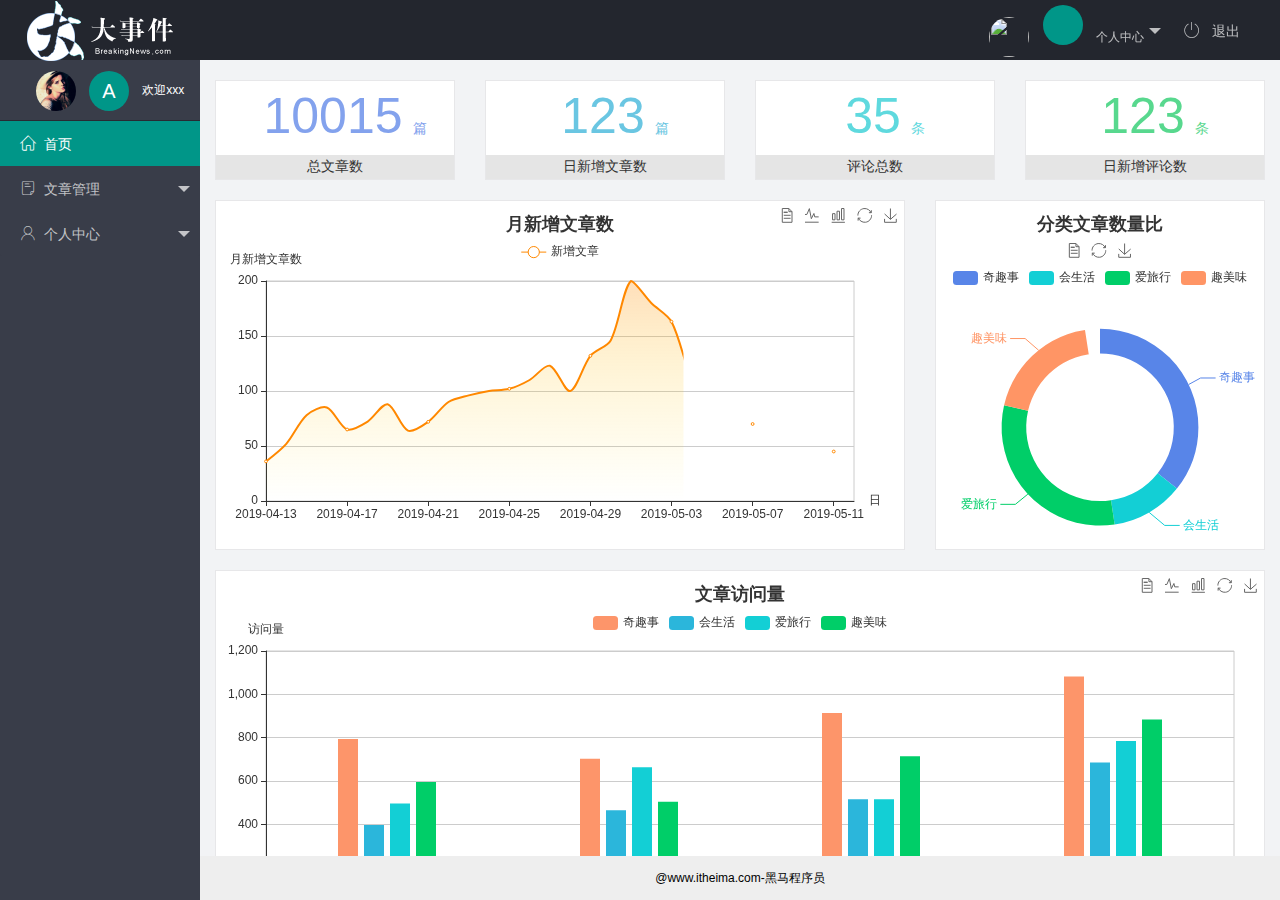
==== commit 4e5431d1: "完成了个人中心的功能" ====
--- a/index.html
+++ b/index.html
@@ -28,9 +28,9 @@
                         个人中心
                     </a>
                     <dl class="layui-nav-child">
-                        <dd><a href="">基本资料</a></dd>
-                        <dd><a href="">更换头像</a></dd>
-                        <dd><a href="">重置密码</a></dd>
+                        <dd><a href="./user/user_info.html" target="fm">基本资料</a></dd>
+                        <dd><a href="./user/user_pwd.html" target="fm">更换头像</a></dd>
+                        <dd><a href="./user/user_avatar.html" target="fm">重置密码</a></dd>
                     </dl>
                 </li>
                 <li class="layui-nav-item" lay-header-event="menuRight" lay-unselect>
@@ -65,9 +65,9 @@
                     <li class="layui-nav-item">
                         <a href="javascript:;"><span class="iconfont icon-user"></span>个人中心</a>
                         <dl class="layui-nav-child">
-                            <dd><a href="javascript:;"><i class="layui-icon layui-icon-app"></i></span>基本资料</a></dd>
-                            <dd><a href="javascript:;"><i class="layui-icon layui-icon-app"></i></span>更换头像</a></dd>
-                            <dd><a href="javascript:;"><i class="layui-icon layui-icon-app"></i></span>重置密码</a></dd>
+                            <dd><a href="./user/user_info.html" target="fm"><i class="layui-icon layui-icon-app"></i></span>基本资料</a></dd>
+                            <dd><a href="./user/user_avatar.html" target="fm"><i class="layui-icon layui-icon-app"></i></span>更换头像</a></dd>
+                            <dd><a href="./user/user_pwd.html" target="fm"><i class="layui-icon layui-icon-app"></i></span>重置密码</a></dd>
                         </dl>
                     </li>
                 </ul>
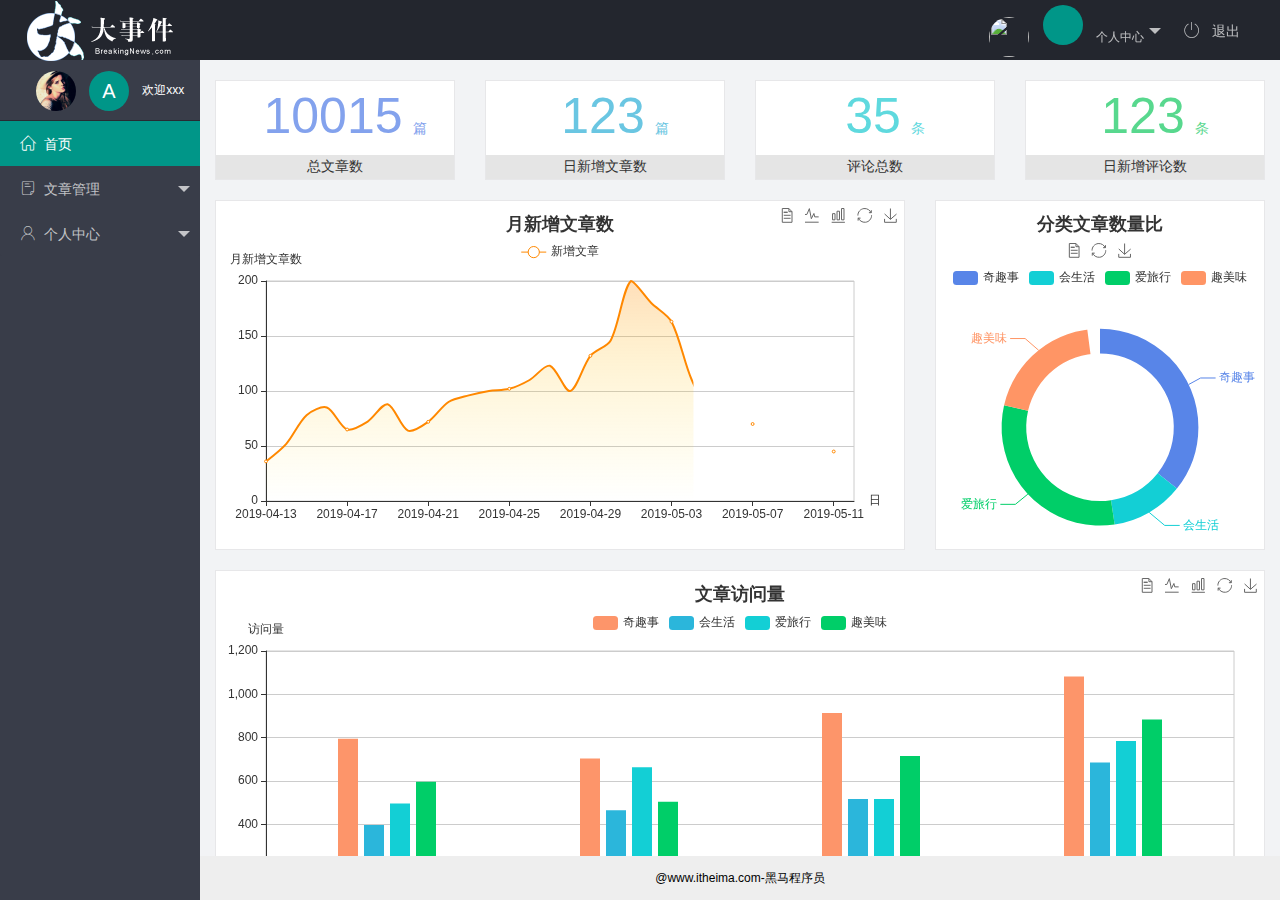
==== commit ffbbc053: "完成了文章管理的各个功能" ====
--- a/index.html
+++ b/index.html
@@ -57,17 +57,23 @@
                     <li class="layui-nav-item">
                         <a class="" href="javascript:;"><span class="iconfont icon-16"></span>文章管理</a>
                         <dl class="layui-nav-child">
-                            <dd><a href="javascript:;"><i class="layui-icon layui-icon-app"></i></span>文章类别</a></dd>
-                            <dd><a href="javascript:;"><i class="layui-icon layui-icon-app"></i></span>文章列表</a></dd>
-                            <dd><a href="javascript:;"><i class="layui-icon layui-icon-app"></i></span>发布文章</a></dd>
+                            <dd><a href="./article/article_cate.html" target="fm"><i
+                                        class="layui-icon layui-icon-app"></i></span>文章类别</a></dd>
+                            <dd><a href="./article/article_list.html" target="fm"><i
+                                        class="layui-icon layui-icon-app"></i></span>文章列表</a></dd>
+                            <dd><a href="./article/article_pub.html" target="fm"><i
+                                        class="layui-icon layui-icon-app"></i></span>发布文章</a></dd>
                         </dl>
                     </li>
                     <li class="layui-nav-item">
                         <a href="javascript:;"><span class="iconfont icon-user"></span>个人中心</a>
                         <dl class="layui-nav-child">
-                            <dd><a href="./user/user_info.html" target="fm"><i class="layui-icon layui-icon-app"></i></span>基本资料</a></dd>
-                            <dd><a href="./user/user_avatar.html" target="fm"><i class="layui-icon layui-icon-app"></i></span>更换头像</a></dd>
-                            <dd><a href="./user/user_pwd.html" target="fm"><i class="layui-icon layui-icon-app"></i></span>重置密码</a></dd>
+                            <dd><a href="./user/user_info.html" target="fm"><i
+                                        class="layui-icon layui-icon-app"></i></span>基本资料</a></dd>
+                            <dd><a href="./user/user_avatar.html" target="fm"><i
+                                        class="layui-icon layui-icon-app"></i></span>更换头像</a></dd>
+                            <dd><a href="./user/user_pwd.html" target="fm"><i
+                                        class="layui-icon layui-icon-app"></i></span>重置密码</a></dd>
                         </dl>
                     </li>
                 </ul>
